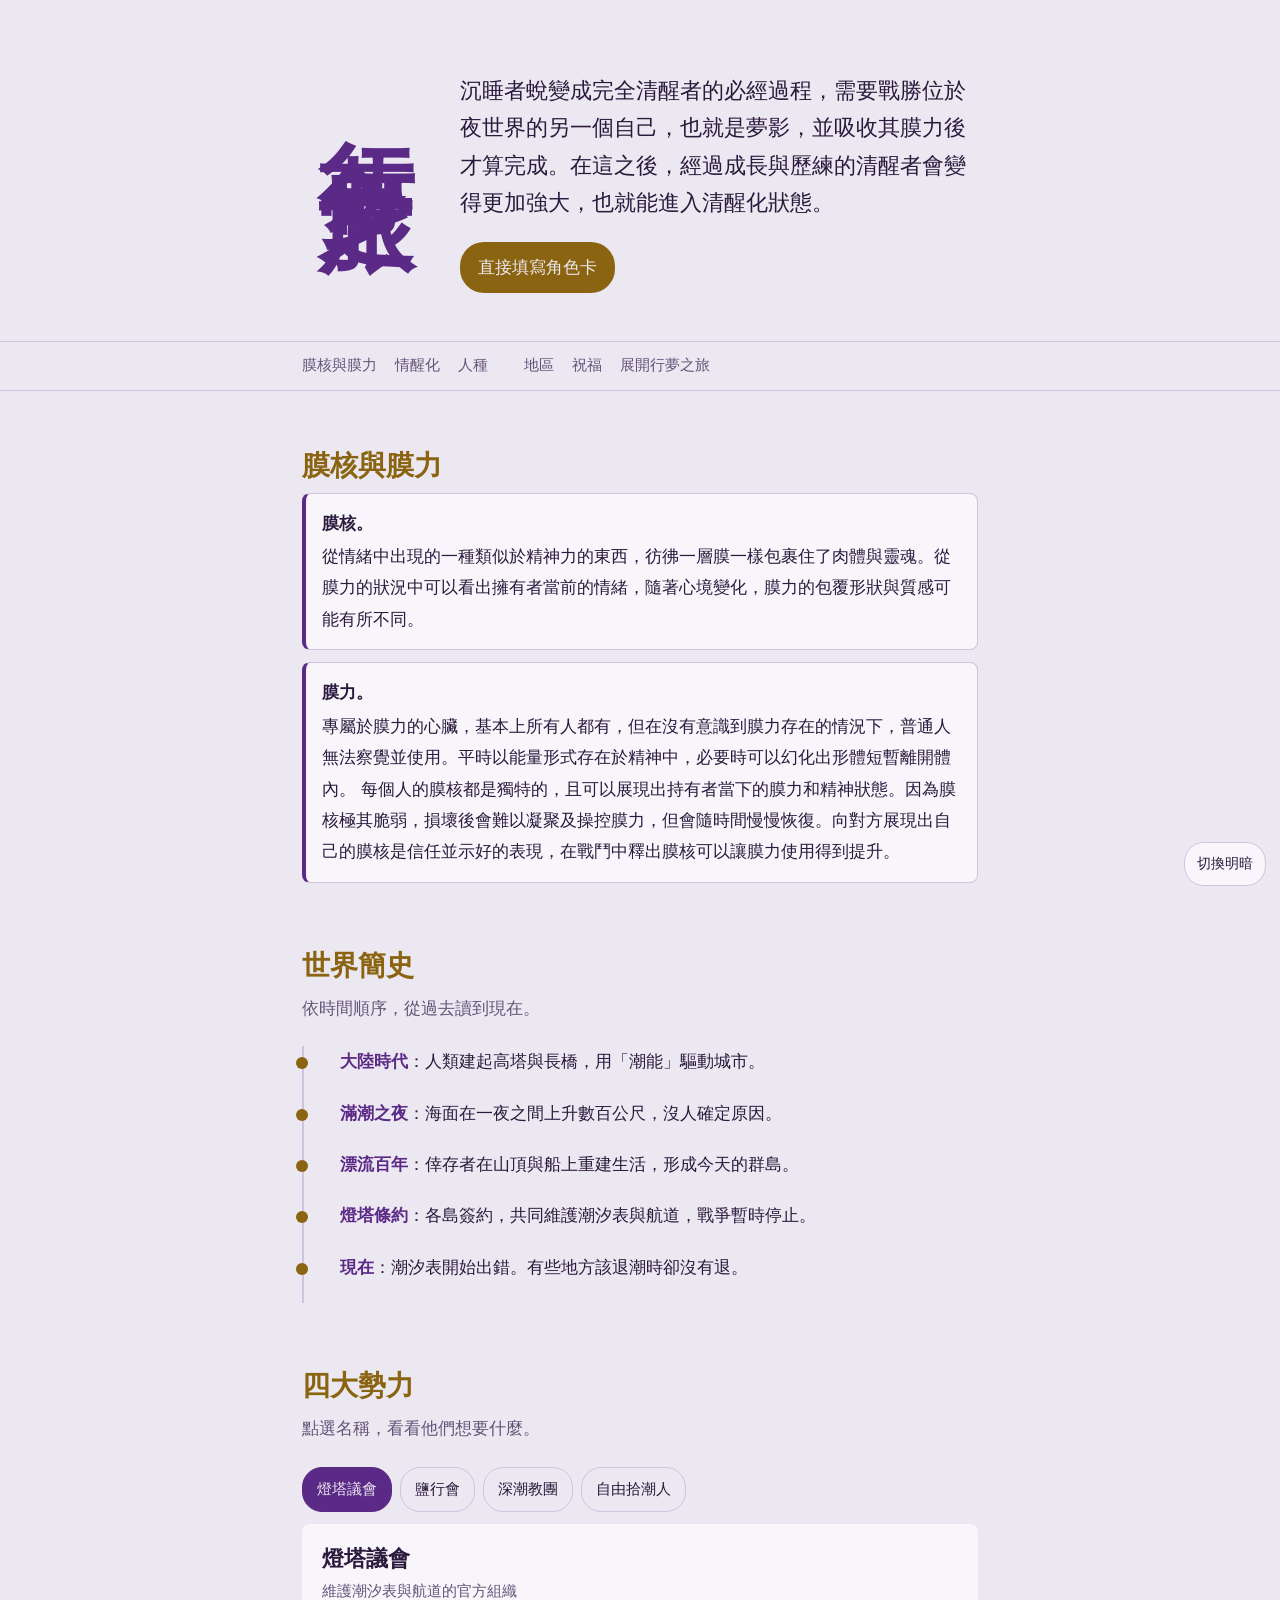
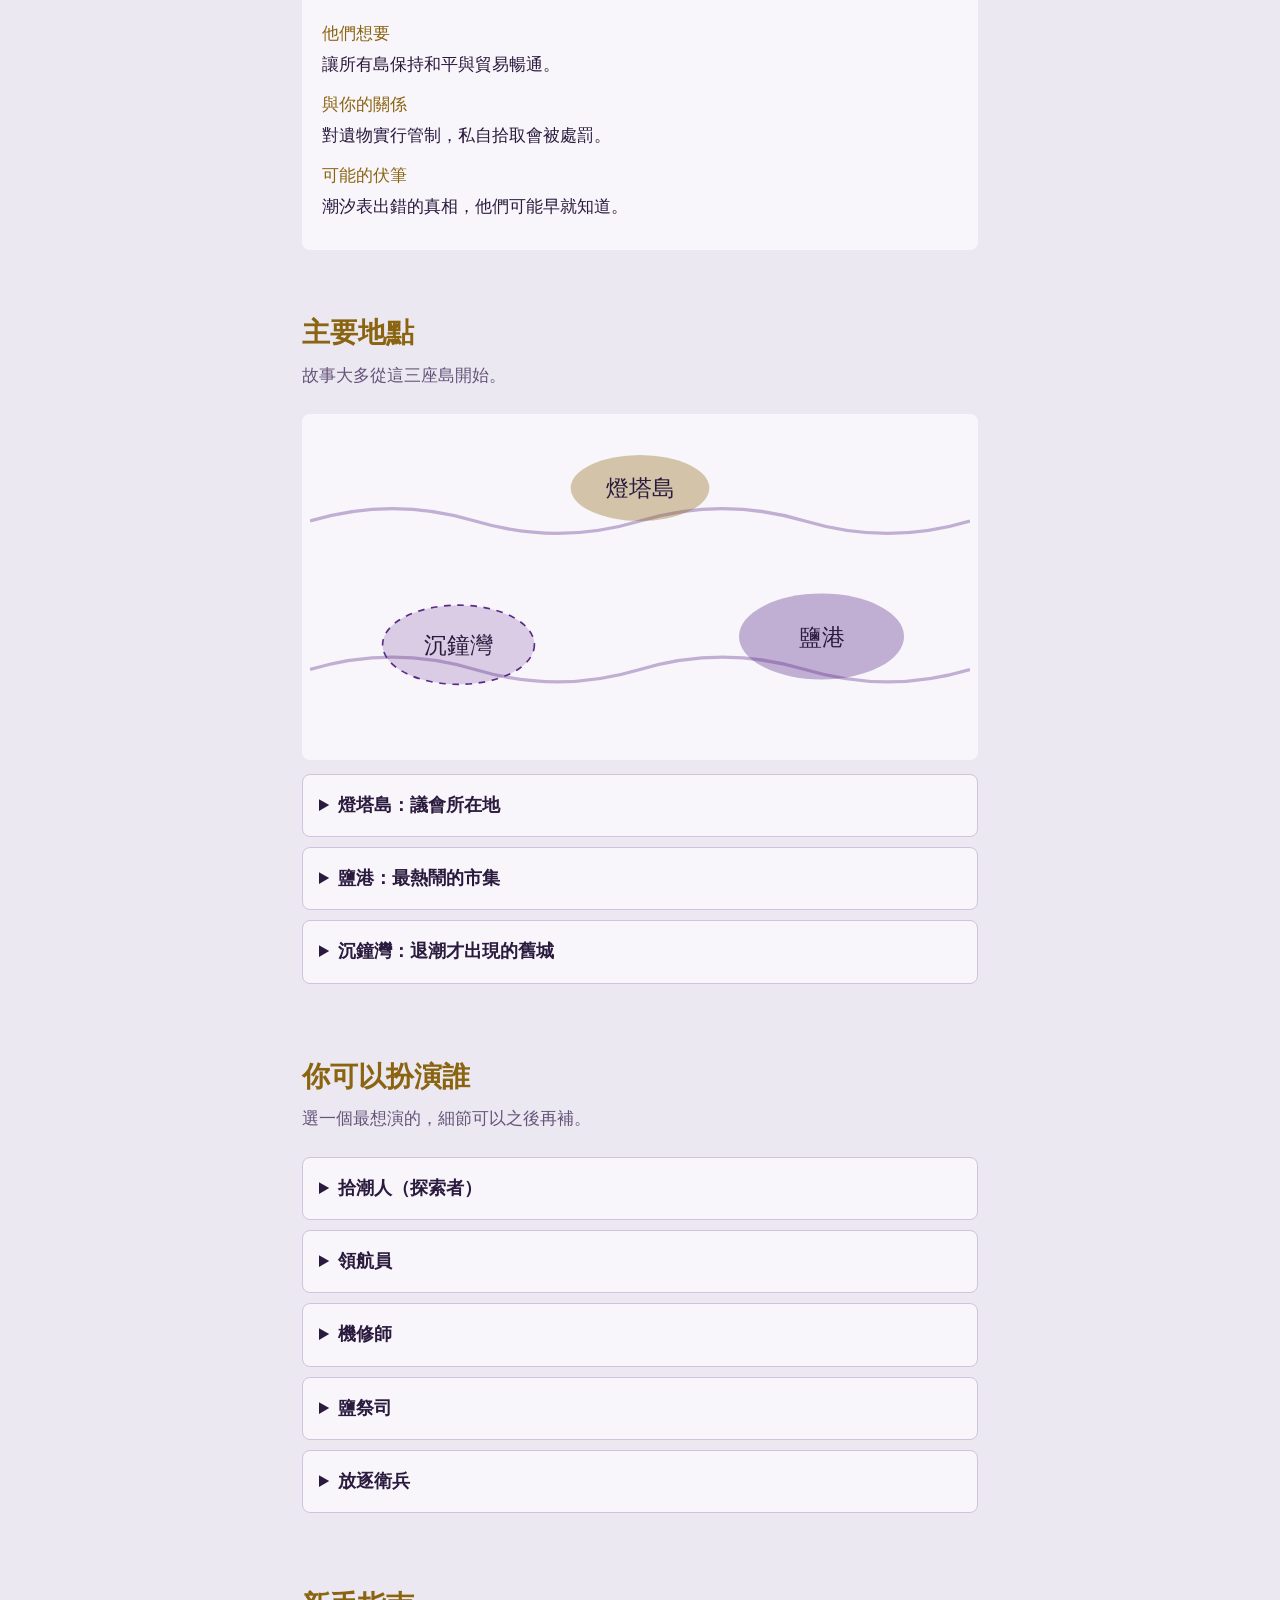
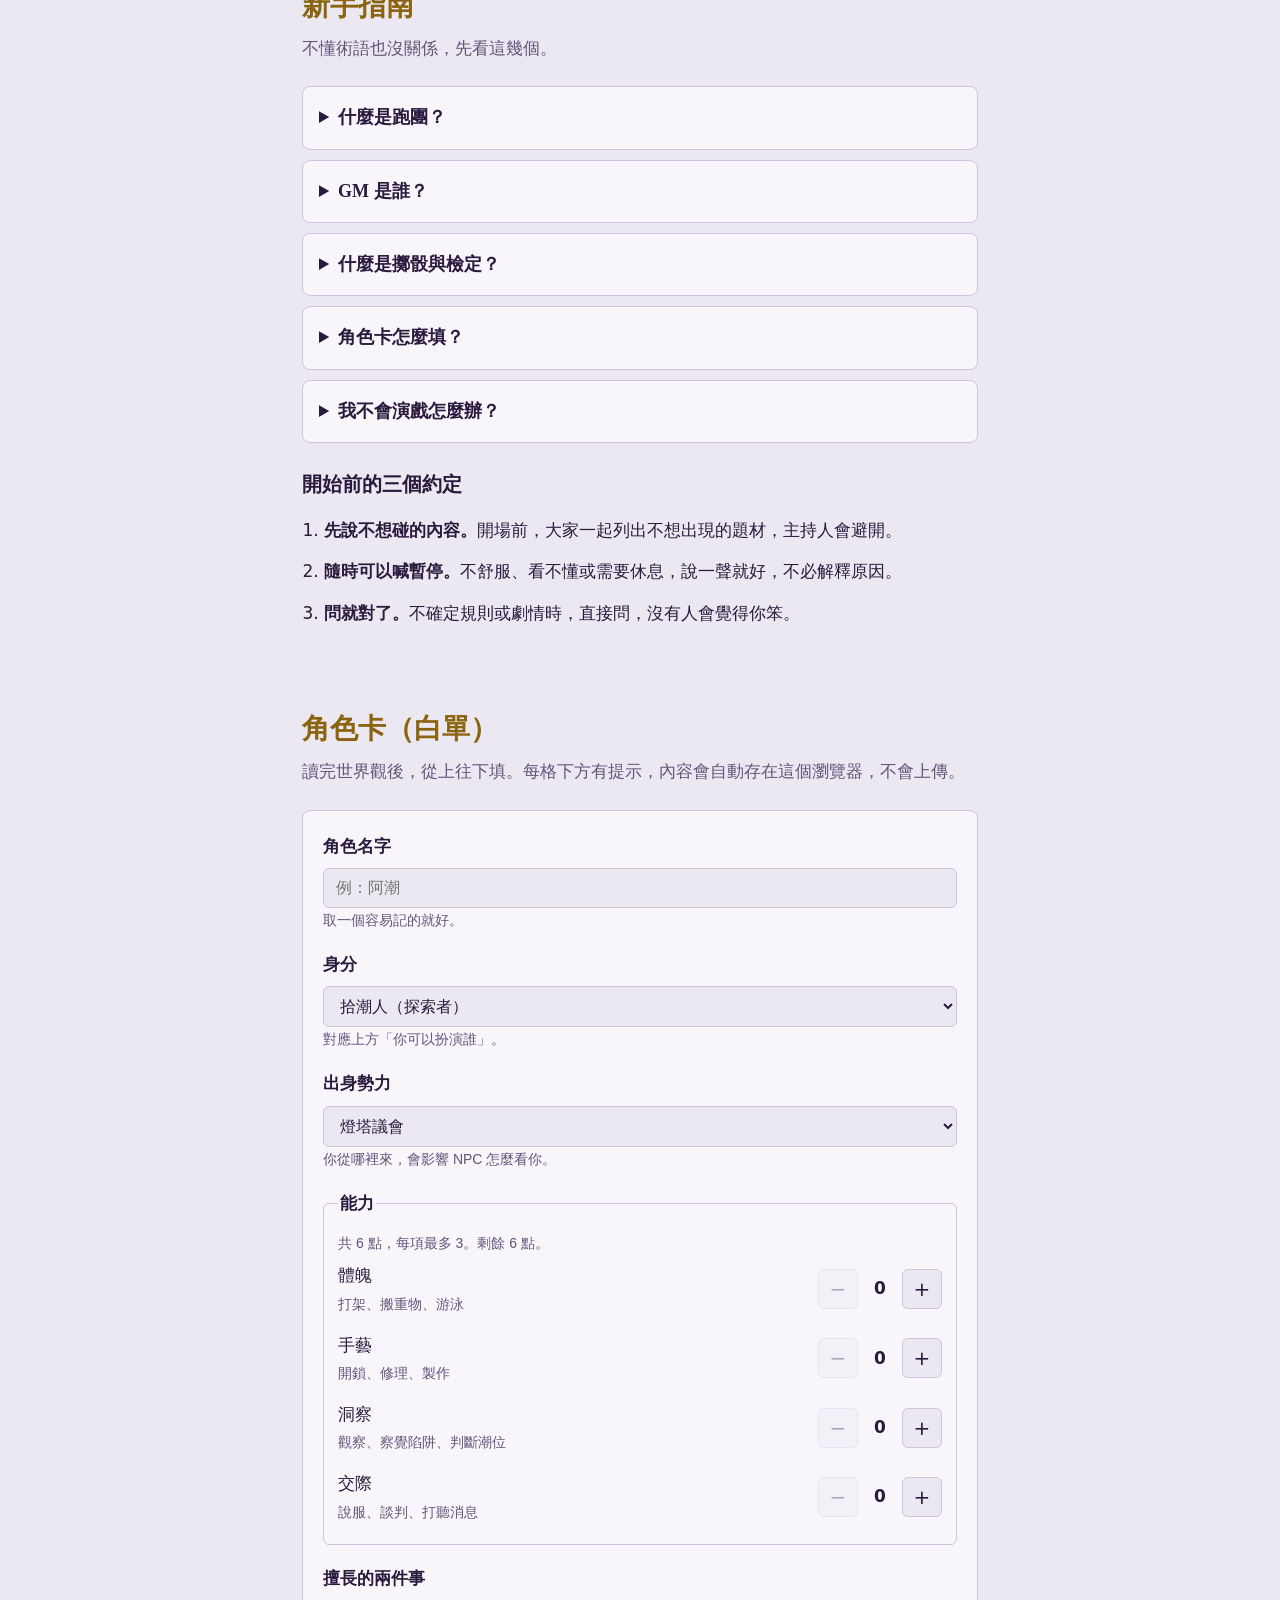
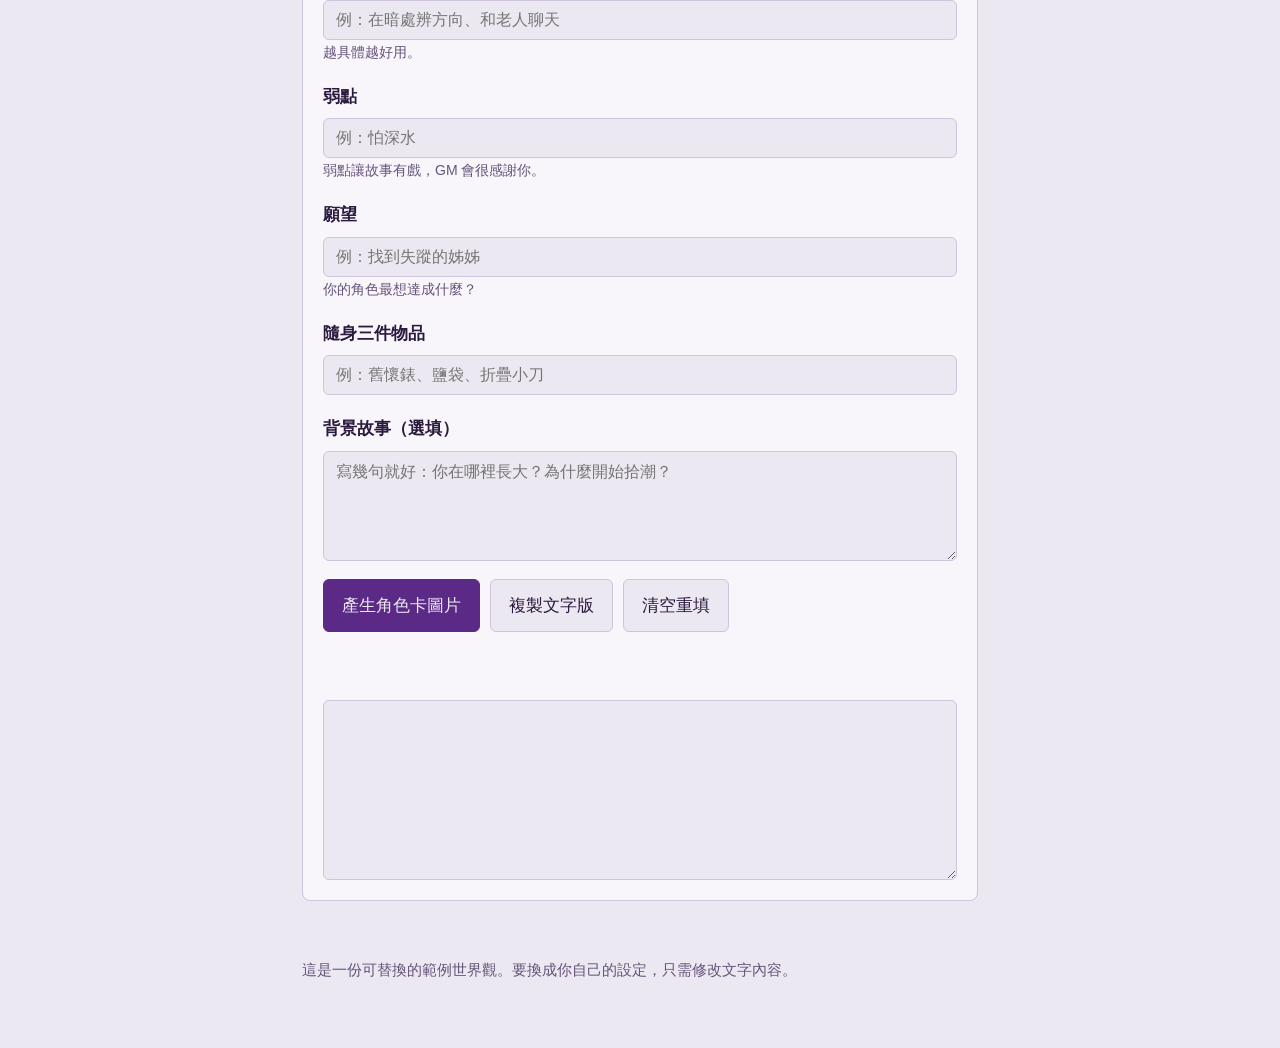
==== index.html @ ccfbe701 "Update index.html" ====
<!DOCTYPE html>
<head>
<meta charset="utf-8">
<meta name="viewport" content="width=device-width, initial-scale=1, viewport-fit=cover">
<title>行夢之旅｜旅途導引</title>
<style>
:root{--bg:#ece8f1;--panel:#f8f5fb;--ink:#2a1a3d;--mute:#64547a;--sea:#5b2a86;--brass:#8a6410;--line:#cfc3dd;
box-sizing:border-box;padding-top:env(safe-area-inset-top,0px);padding-bottom:env(safe-area-inset-bottom,0px)}
@media (prefers-color-scheme:dark){:root:not([data-theme="light"]){--bg:#1a1027;--panel:#26183a;--ink:#ece3f5;--mute:#b3a2c8;--sea:#b08ae0;--brass:#e2b44a;--line:#3f2c5c}}
:root[data-theme="dark"]{--bg:#1a1027;--panel:#26183a;--ink:#ece3f5;--mute:#b3a2c8;--sea:#b08ae0;--brass:#e2b44a;--line:#3f2c5c}
html{scroll-padding-top:env(safe-area-inset-top,0px);scroll-behavior:smooth}
*,*::before,*::after{box-sizing:border-box}
body{margin:0;background:var(--bg);color:var(--ink);font:17px/1.85 "Noto Sans TC",system-ui,sans-serif}
h1,h2,h3{font-family:"Noto Serif TC",serif;line-height:1.35;margin:0}
a{color:var(--sea)}
:focus-visible{outline:3px solid var(--brass);outline-offset:2px}
#tide{position:fixed;left:0;bottom:0;width:6px;height:0;background:var(--sea);z-index:5;transition:height .2s}
.wrap{max-width:720px;margin:0 auto;padding:0 22px}
nav{position:sticky;top:env(safe-area-inset-top,0px);background:var(--bg);border-bottom:1px solid var(--line);z-index:4}
nav .wrap{display:flex;gap:18px;overflow-x:auto;padding-top:10px;padding-bottom:10px;white-space:nowrap;font-size:15px}
nav a{text-decoration:none;color:var(--mute)}
nav a:hover{color:var(--brass)}
header{padding:64px 0 48px;border-bottom:1px solid var(--line)}
header .wrap{display:flex;gap:28px;align-items:flex-start}
h1{writing-mode:vertical-rl;font-size:clamp(56px,16vw,96px);font-weight:900;letter-spacing:.12em;color:var(--sea);flex:none}
.lead{padding-top:8px}
.lead p{margin:0 0 14px}
.lead .big{font-family:"Noto Serif TC",serif;font-size:22px;line-height:1.7}
.tag{color:var(--mute);font-size:15px}
section{padding:56px 0 8px}
h2{font-size:28px;margin-bottom:8px;color:var(--brass)}
.sub{color:var(--mute);margin:0 0 22px}
.facts{display:grid;gap:12px}
.facts div{background:var(--panel);border-left:4px solid var(--sea);padding:12px 16px;border-radius:0 6px 6px 0}
.facts b{font-family:"Noto Serif TC",serif}
:root{--panel:#f8f5fb;--sea:#5b2a86;--ink:#2a1a3d;--line:#cfc3dd}

.facts{display:grid;gap:12px}
.facts div{
  background:var(--panel);
  border:1px solid var(--line);
  border-left:4px solid var(--sea);
  padding:14px 16px;
  border-radius:8px;
}
.facts b{display:block;margin-bottom:2px}
ol.time{list-style:none;margin:0;padding:0 0 0 18px;border-left:2px solid var(--line)}
ol.time li{position:relative;padding:0 0 20px 18px}
ol.time li::before{content:"";position:absolute;left:-26px;top:11px;width:12px;height:12px;border-radius:50%;background:var(--brass)}
ol.time b{font-family:"Noto Serif TC",serif;color:var(--sea)}
.tabs{display:flex;gap:8px;flex-wrap:wrap;margin-bottom:12px}
.tabs button{font:inherit;font-size:15px;padding:8px 14px;border:1px solid var(--line);background:transparent;color:var(--ink);border-radius:20px;cursor:pointer}
.tabs button[aria-selected="true"]{background:var(--sea);border-color:var(--sea);color:var(--bg)}
.card{background:var(--panel);padding:20px;border-radius:8px;min-height:220px}
.card h3{font-size:22px;margin-bottom:4px}
.card .meta{color:var(--mute);font-size:15px;margin:0 0 10px}
.card dl{margin:12px 0 0}.card dt{font-weight:500;color:var(--brass)}.card dd{margin:0 0 8px}
details{background:var(--panel);border:1px solid var(--line);border-radius:8px;margin-bottom:10px;padding:2px 16px}
summary{cursor:pointer;padding:12px 0;font-family:"Noto Serif TC",serif;font-weight:600;font-size:18px}
details p{margin:0 0 14px}
.map{background:var(--panel);border-radius:8px;padding:8px;margin-bottom:14px}
.map svg{width:100%;height:auto;display:block}
.map text{fill:var(--ink);font:14px "Noto Sans TC",sans-serif}
.rules{padding-left:22px}.rules li{margin-bottom:10px}
footer{padding:48px 0 64px;color:var(--mute);font-size:15px}
#theme{position:fixed;right:14px;bottom:calc(14px + env(safe-area-inset-bottom,0px));z-index:6;font:inherit;font-size:14px;padding:8px 12px;border-radius:20px;border:1px solid var(--line);background:var(--panel);color:var(--ink);cursor:pointer}
.cta{display:inline-block;margin-top:6px;padding:10px 18px;background:var(--brass);color:var(--bg);border-radius:24px;text-decoration:none;font-weight:500}
.sheet{background:var(--panel);border:1px solid var(--line);border-radius:8px;padding:20px;display:grid;gap:18px}
.sheet label,.sheet legend{display:block;font-family:"Noto Serif TC",serif;font-weight:600}
.sheet small{display:block;font:14px/1.5 "Noto Sans TC",sans-serif;color:var(--mute);margin-top:2px}
.sheet input,.sheet select,.sheet textarea{display:block;width:100%;margin-top:6px;padding:10px 12px;font:16px "Noto Sans TC",sans-serif;color:var(--ink);background:var(--bg);border:1px solid var(--line);border-radius:6px}
.sheet textarea{min-height:110px;resize:vertical}
.sheet fieldset{border:1px solid var(--line);border-radius:6px;margin:0;padding:12px 14px}
.stat{display:flex;align-items:center;gap:10px;padding:6px 0}
.stat span.n{flex:1;font-family:"Noto Sans TC",sans-serif;font-weight:400}
.stat span.n em{display:block;font-style:normal;font-size:14px;color:var(--mute)}
.stat button,.btns button{font:inherit;cursor:pointer;border:1px solid var(--line);background:var(--bg);color:var(--ink);border-radius:6px}
.stat button{width:40px;height:40px;font-size:20px}
.stat button:disabled{opacity:.35;cursor:default}
.stat output{width:24px;text-align:center;font-weight:600}
.btns{display:flex;gap:10px;flex-wrap:wrap}
.btns button{padding:10px 18px}
.btns .go{background:var(--sea);border-color:var(--sea);color:var(--bg)}
#msg{margin:0;color:var(--sea);min-height:1.5em}
#out{min-height:180px}
@media (prefers-reduced-motion:reduce){html{scroll-behavior:auto}#tide{transition:none}}
</style>
</head>
<body>
<div id="tide" aria-hidden="true"></div>
<button id="theme" type="button">切換明暗</button>

<header>
<div class="wrap">
<h1>行夢之旅</h1>
<div class="lead">
<p class="big"> 沉睡者蛻變成完全清醒者的必經過程，需要戰勝位於夜世界的另一個自己，也就是夢影，並吸收其膜力後才算完成。在這之後，經過成長與歷練的清醒者會變得更加強大，也就能進入清醒化狀態。</p>
<a class="cta" href="#sheet">直接填寫角色卡</a>
</div>
</div>
</header>

<nav aria-label="認識行夢之旅"><div class="wrap">
<a href="#quick">膜核與膜力</a><a href="#history">情醒化</a><a href="#factions">人種</a><a href="#places"世界</a><a href="#roles">地區</a><a href="#newbie">祝福</a><a href="#sheet">展開行夢之旅</a>
</div></nav>

<main class="wrap">

<section id="quick">
<h2>膜核與膜力</h2>
<div class="facts">
<div><b>膜核。</b>從情緒中出現的一種類似於精神力的東西，彷彿一層膜一樣包裹住了肉體與靈魂。從膜力的狀況中可以看出擁有者當前的情緒，隨著心境變化，膜力的包覆形狀與質感可能有所不同。</div>
<div><b>膜力。</b>專屬於膜力的心臟，基本上所有人都有，但在沒有意識到膜力存在的情況下，普通人無法察覺並使用。平時以能量形式存在於精神中，必要時可以幻化出形體短暫離開體內。
  每個人的膜核都是獨特的，且可以展現出持有者當下的膜力和精神狀態。因為膜核極其脆弱，損壞後會難以凝聚及操控膜力，但會隨時間慢慢恢復。向對方展現出自己的膜核是信任並示好的表現，在戰鬥中釋出膜核可以讓膜力使用得到提升。</div>
</div>
</section>

<section id="history">
<h2>世界簡史</h2>
<p class="sub">依時間順序，從過去讀到現在。</p>
<ol class="time">
<li><b>大陸時代</b>：人類建起高塔與長橋，用「潮能」驅動城市。</li>
<li><b>滿潮之夜</b>：海面在一夜之間上升數百公尺，沒人確定原因。</li>
<li><b>漂流百年</b>：倖存者在山頂與船上重建生活，形成今天的群島。</li>
<li><b>燈塔條約</b>：各島簽約，共同維護潮汐表與航道，戰爭暫時停止。</li>
<li><b>現在</b>：潮汐表開始出錯。有些地方該退潮時卻沒有退。</li>
</ol>
</section>

<section id="factions">
<h2>四大勢力</h2>
<p class="sub">點選名稱，看看他們想要什麼。</p>
<div class="tabs" role="tablist" id="ftabs"></div>
<div class="card" id="fcard" role="tabpanel" aria-live="polite"></div>
</section>

<section id="places">
<h2>主要地點</h2>
<p class="sub">故事大多從這三座島開始。</p>
<div class="map">
<svg viewBox="0 0 400 200" role="img" aria-label="群島示意圖：北方燈塔島、東南鹽港、西南沉鐘灣">
<rect width="400" height="200" fill="none"/>
<path d="M0 60 Q50 45 100 60 T200 60 T300 60 T400 60" fill="none" stroke="var(--sea)" stroke-opacity=".35" stroke-width="2"/>
<path d="M0 150 Q50 135 100 150 T200 150 T300 150 T400 150" fill="none" stroke="var(--sea)" stroke-opacity=".35" stroke-width="2"/>
<ellipse cx="200" cy="40" rx="42" ry="20" fill="var(--brass)" fill-opacity=".35"/><text x="200" y="45" text-anchor="middle">燈塔島</text>
<ellipse cx="310" cy="130" rx="50" ry="26" fill="var(--sea)" fill-opacity=".35"/><text x="310" y="135" text-anchor="middle">鹽港</text>
<ellipse cx="90" cy="135" rx="46" ry="24" fill="var(--sea)" fill-opacity=".2" stroke="var(--sea)" stroke-dasharray="4 4"/><text x="90" y="140" text-anchor="middle">沉鐘灣</text>
</svg>
</div>
<details><summary>燈塔島：議會所在地</summary><p>整座島圍著一座會發光的塔建成。這裡發布每日潮汐表，也是任務的接案處。治安好、規矩多，帶武器進城要登記。</p></details>
<details><summary>鹽港：最熱鬧的市集</summary><p>船隻、商人、走私客都在這裡。想買裝備、找情報、認識同伴，先來這裡。夜裡的碼頭不要單獨行動。</p></details>
<details><summary>沉鐘灣：退潮才出現的舊城</summary><p>舊世界的城區，只在大退潮時露出水面。街上還有鐘聲，但沒人知道是誰在敲。多數冒險從這裡開始。</p></details>
</section>

<section id="roles">
<h2>你可以扮演誰</h2>
<p class="sub">選一個最想演的，細節可以之後再補。</p>
<details><summary>拾潮人（探索者）</summary><p>擅長潛入舊城、開鎖、辨認遺物。隊伍裡最常見的角色。</p></details>
<details><summary>領航員</summary><p>看得懂潮汐表，也懂星象。負責讓隊伍在對的時間進、對的時間出。</p></details>
<details><summary>機修師</summary><p>能修復舊世界的機械，也能在戰鬥中操作重型裝置。</p></details>
<details><summary>鹽祭司</summary><p>與深潮溝通的人。能安撫海中的東西，但代價由你自己承擔。</p></details>
<details><summary>放逐衛兵</summary><p>曾經的議會守衛，因為某件事被除名。擅長保護同伴。</p></details>
</section>

<section id="newbie">
<h2>新手指南</h2>
<p class="sub">不懂術語也沒關係，先看這幾個。</p>
<details><summary>什麼是跑團？</summary><p>一群人一起說一個故事。一位主持人（GM）描述世界，其他人各自扮演一個角色，說出角色想做什麼。不確定成不成功時，就擲骰子決定。</p></details>
<details><summary>GM 是誰？</summary><p>遊戲主持人。負責描述場景、扮演路人（NPC）、裁定結果。GM 不是對手，而是幫大家把故事說好的人。</p></details>
<details><summary>什麼是擲骰與檢定？</summary><p>當你的角色做有風險的事（例如撬開生鏽的門），GM 會請你擲骰。點數加上你的能力，達到目標就成功。失敗通常會讓故事往有趣的方向轉，而不是卡住。</p></details>
<details><summary>角色卡怎麼填？</summary><p>寫下名字、身分、幾項擅長的事、一個弱點和一個想達成的願望。有這五項就夠開場，其餘可以邊玩邊補。</p></details>
<details><summary>我不會演戲怎麼辦？</summary><p>不用演。用「我的角色會……」開頭說明想做什麼就好。用第三人稱一樣完全可以。</p></details>

<h3 style="margin:28px 0 10px;font-size:20px">開始前的三個約定</h3>
<ol class="rules">
<li><b>先說不想碰的內容。</b>開場前，大家一起列出不想出現的題材，主持人會避開。</li>
<li><b>隨時可以喊暫停。</b>不舒服、看不懂或需要休息，說一聲就好，不必解釋原因。</li>
<li><b>問就對了。</b>不確定規則或劇情時，直接問，沒有人會覺得你笨。</li>
</ol>
</section>

<section id="sheet">
<h2>角色卡（白單）</h2>
<p class="sub">讀完世界觀後，從上往下填。每格下方有提示，內容會自動存在這個瀏覽器，不會上傳。</p>
<div class="sheet">
<label>角色名字<input data-f="name" placeholder="例：阿潮" autocomplete="off"><small>取一個容易記的就好。</small></label>
<label>身分<select data-f="role" id="fRole"></select><small>對應上方「你可以扮演誰」。</small></label>
<label>出身勢力<select data-f="fac" id="fFac"></select><small>你從哪裡來，會影響 NPC 怎麼看你。</small></label>
<fieldset><legend>能力</legend><small id="left"></small><div id="stats"></div></fieldset>
<label>擅長的兩件事<input data-f="skills" placeholder="例：在暗處辨方向、和老人聊天" autocomplete="off"><small>越具體越好用。</small></label>
<label>弱點<input data-f="weak" placeholder="例：怕深水" autocomplete="off"><small>弱點讓故事有戲，GM 會很感謝你。</small></label>
<label>願望<input data-f="wish" placeholder="例：找到失蹤的姊姊" autocomplete="off"><small>你的角色最想達成什麼？</small></label>
<label>隨身三件物品<input data-f="items" placeholder="例：舊懷錶、鹽袋、折疊小刀" autocomplete="off"></label>
<label>背景故事（選填）<textarea data-f="story" placeholder="寫幾句就好：你在哪裡長大？為什麼開始拾潮？"></textarea></label>
<div class="btns"><button type="button" class="go" id="mkimg">產生角色卡圖片</button><button type="button" id="copy">複製文字版</button><button type="button" id="clear">清空重填</button></div>
<p id="msg" role="status"></p>
<textarea id="out" readonly hidden aria-label="角色卡文字"></textarea>
<div id="imgbox" hidden>
<img id="cardimg" alt="完整的角色卡圖片" style="width:100%;height:auto;border-radius:8px;display:block">
<div class="btns" style="margin-top:12px"><button type="button" class="go" id="dl" hidden>下載圖片</button></div>
<small>手機也可以長按圖片，選擇儲存到相簿。</small>
</div>
</div>
</section>

</main>

<footer><div class="wrap">這是一份可替換的範例世界觀。要換成你自己的設定，只需修改文字內容。</div></footer>

<script>
var F=[
{n:"燈塔議會",m:"維護潮汐表與航道的官方組織",g:"讓所有島保持和平與貿易暢通。",w:"對遺物實行管制，私自拾取會被處罰。",h:"潮汐表出錯的真相，他們可能早就知道。"},
{n:"鹽行會",m:"控制貿易與港口的商人聯盟",g:"賺錢，並壟斷遺物交易。",w:"出價高，也不問來源，但翻臉很快。",h:"想要一份沒有議會審查的潮汐表。"},
{n:"深潮教團",m:"崇拜海中意志的信徒",g:"讓大海永遠不再退去。",w:"他們相信滿潮之夜是一種恩典。",h:"你的隊伍裡，也許有人已經受洗。"},
{n:"自由拾潮人",m:"沒有旗幟的獨立探索者",g:"活下去，順便發點財。",w:"互相分享潮位與陷阱情報。",h:"角色多半從這裡出身，你也是。"}];
var tabs=document.getElementById("ftabs"),card=document.getElementById("fcard");
function show(i){
var f=F[i];
card.innerHTML="<h3></h3><p class='meta'></p><dl><dt>他們想要</dt><dd></dd><dt>與你的關係</dt><dd></dd><dt>可能的伏筆</dt><dd></dd></dl>";
card.querySelector("h3").textContent=f.n;
card.querySelector(".meta").textContent=f.m;
var d=card.querySelectorAll("dd");d[0].textContent=f.g;d[1].textContent=f.w;d[2].textContent=f.h;
[].forEach.call(tabs.children,function(b,j){b.setAttribute("aria-selected",j===i)});
}
F.forEach(function(f,i){var b=document.createElement("button");b.type="button";b.setAttribute("role","tab");b.textContent=f.n;b.onclick=function(){show(i)};tabs.appendChild(b)});
show(0);
var tide=document.getElementById("tide");
function upd(){var h=document.documentElement.scrollHeight-innerHeight;tide.style.height=(h>0?scrollY/h*100:0)+"%"}
addEventListener("scroll",upd,{passive:true});upd();
var ROLES=["拾潮人（探索者）","領航員","機修師","鹽祭司","放逐衛兵"];
var ST=[["體魄","打架、搬重物、游泳"],["手藝","開鎖、修理、製作"],["洞察","觀察、察覺陷阱、判斷潮位"],["交際","說服、談判、打聽消息"]];
var val={體魄:0,手藝:0,洞察:0,交際:0},KEY="tide-sheet";
function opts(id,arr){var s=document.getElementById(id);arr.forEach(function(t){var o=document.createElement("option");o.textContent=t;s.appendChild(o)})}
opts("fRole",ROLES);opts("fFac",F.map(function(f){return f.n}));
var sEl=document.getElementById("stats"),lEl=document.getElementById("left");
function pts(){return 6-ST.reduce(function(a,s){return a+val[s[0]]},0)}
function drawStats(){
sEl.innerHTML="";
ST.forEach(function(s){
var r=document.createElement("div");r.className="stat";
var n=document.createElement("span");n.className="n";n.textContent=s[0];
var em=document.createElement("em");em.textContent=s[1];n.appendChild(em);
var m=document.createElement("button");m.type="button";m.textContent="−";m.setAttribute("aria-label",s[0]+" 減 1");m.disabled=val[s[0]]<=0;
var o=document.createElement("output");o.textContent=val[s[0]];
var p=document.createElement("button");p.type="button";p.textContent="+";p.setAttribute("aria-label",s[0]+" 加 1");p.disabled=val[s[0]]>=3||pts()<=0;
m.onclick=function(){val[s[0]]--;drawStats();save()};
p.onclick=function(){val[s[0]]++;drawStats();save()};
r.appendChild(n);r.appendChild(m);r.appendChild(o);r.appendChild(p);sEl.appendChild(r);
});
lEl.textContent="共 6 點，每項最多 3。剩餘 "+pts()+" 點。";
}
var fields=document.querySelectorAll("[data-f]");
function collect(){var d={stats:val};[].forEach.call(fields,function(e){d[e.dataset.f]=e.value});return d}
function save(){try{localStorage.setItem(KEY,JSON.stringify(collect()))}catch(e){}}
function load(){try{var d=JSON.parse(localStorage.getItem(KEY)||"null");if(!d)return;
[].forEach.call(fields,function(e){if(d[e.dataset.f]!=null)e.value=d[e.dataset.f]});
if(d.stats)ST.forEach(function(s){val[s[0]]=Math.min(3,+d.stats[s[0]]||0)});
}catch(e){}}
[].forEach.call(fields,function(e){e.addEventListener("input",save)});
load();drawStats();
var msg=document.getElementById("msg"),out=document.getElementById("out");
document.getElementById("copy").onclick=function(){
var d=collect(),t="【角色卡】\n名字："+(d.name||"（未填）")+"\n身分："+d.role+"\n出身勢力："+d.fac+"\n能力："+ST.map(function(s){return s[0]+" "+val[s[0]]}).join("　")+"\n擅長："+d.skills+"\n弱點："+d.weak+"\n願望："+d.wish+"\n隨身物品："+d.items+"\n背景："+d.story;
out.value=t;out.hidden=false;
function ok(){msg.textContent="已複製，可以貼給 GM。"}
function no(){out.select();msg.textContent="請長按下方文字手動複製。"}
try{navigator.clipboard.writeText(t).then(ok,no)}catch(e){no()}
};
document.getElementById("clear").onclick=function(){
if(!confirm("確定要清空所有欄位嗎？"))return;
[].forEach.call(fields,function(e){e.value=e.tagName==="SELECT"?e.options[0].value:""});
ST.forEach(function(s){val[s[0]]=0});out.hidden=true;msg.textContent="已清空。";drawStats();save();
};
var SERIF='"Noto Serif TC","Songti TC","PMingLiU",serif',SANS='"Noto Sans TC","PingFang TC","Microsoft JhengHei",sans-serif';
var GOLD="#e2b44a",lastCanvas=null,dl=null,dlBtn=document.getElementById("dl");
function wrapT(ctx,text,maxW){var lines=[];text.split("\n").forEach(function(par){var line="";Array.from(par).forEach(function(ch){var t=line+ch;if(ctx.measureText(t).width>maxW&&line){lines.push(line);line=ch}else line=t});lines.push(line)});return lines}
function render(ctx,d){
var W=1080,P=84,IW=W-2*P,y=130;
ctx.textBaseline="alphabetic";ctx.textAlign="left";
ctx.fillStyle=GOLD;ctx.font="600 30px "+SERIF;ctx.fillText("潮汐群島　拾潮人角色卡",P,y);
y+=120;
var nm=d.name||"（未命名）",size=104;
do{size-=4;ctx.font="900 "+size+"px "+SERIF}while(ctx.measureText(nm).width>IW&&size>40);
ctx.fillStyle="#f3ebfb";ctx.fillText(nm,P,y);
y+=64;ctx.fillStyle="#b08ae0";ctx.font="500 38px "+SANS;ctx.fillText(d.role+"　／　"+d.fac,P,y);
y+=44;ctx.fillStyle=GOLD;ctx.fillRect(P,y,IW,3);
y+=76;
ST.forEach(function(s,i){
var cx=P+(i%2)*(IW/2),cy=y+Math.floor(i/2)*92;
ctx.fillStyle="#ece3f5";ctx.font="500 38px "+SANS;ctx.fillText(s[0],cx,cy);
for(var k=0;k<3;k++){ctx.beginPath();ctx.arc(cx+190+k*48,cy-12,16,0,7);if(k<val[s[0]]){ctx.fillStyle=GOLD;ctx.fill()}ctx.strokeStyle=GOLD;ctx.lineWidth=3;ctx.stroke()}
});
y+=92+64;
[["擅長",d.skills],["弱點",d.weak],["願望",d.wish],["隨身物品",d.items],["背景故事",d.story]].forEach(function(sec){
ctx.font="400 32px "+SANS;
var lines=wrapT(ctx,(sec[1]||"").trim()||"（未填）",IW-64),h=lines.length*50+98;
ctx.fillStyle="rgba(255,255,255,.07)";ctx.fillRect(P,y,IW,h);
ctx.fillStyle=GOLD;ctx.fillRect(P,y,6,h);
ctx.font="600 28px "+SERIF;ctx.fillText(sec[0],P+32,y+56);
ctx.fillStyle="#ece3f5";ctx.font="400 32px "+SANS;
lines.forEach(function(l,i){ctx.fillText(l,P+32,y+112+i*50)});
y+=h+24;
});
ctx.fillStyle="#8b78a3";ctx.font="400 24px "+SANS;ctx.fillText("潮汐群島　世界觀導覽",P,y+34);
return y+34;
}
async function makeImage(){
var d=collect(),txt="潮汐群島拾潮人角色卡體魄手藝洞察交際擅長弱點願望隨身物品背景故事（未填）（未命名）／　"+Object.keys(d).map(function(k){return typeof d[k]==="string"?d[k]:""}).join("");
try{await Promise.all([document.fonts.load('900 60px "Noto Serif TC"',txt),document.fonts.load('600 30px "Noto Serif TC"',txt),document.fonts.load('400 30px "Noto Sans TC"',txt),document.fonts.load('500 30px "Noto Sans TC"',txt)])}catch(e){}
var W=1080,c=document.createElement("canvas");c.width=W;c.height=2400;
var end=render(c.getContext("2d"),d),H=Math.max(1500,end+96);
c.height=H;var ctx=c.getContext("2d");
var g=ctx.createLinearGradient(0,0,0,H);g.addColorStop(0,"#2c1848");g.addColorStop(1,"#150c22");
ctx.fillStyle=g;ctx.fillRect(0,0,W,H);
ctx.strokeStyle=GOLD;ctx.lineWidth=4;ctx.strokeRect(28,28,W-56,H-56);
ctx.globalAlpha=.5;ctx.lineWidth=1.5;ctx.strokeRect(44,44,W-88,H-88);ctx.globalAlpha=1;
render(ctx,d);
lastCanvas=c;
document.getElementById("cardimg").src=c.toDataURL("image/png");
document.getElementById("imgbox").hidden=false;
dlBtn.hidden=!dl;
document.getElementById("imgbox").scrollIntoView({behavior:"smooth",block:"nearest"});
}
document.getElementById("mkimg").onclick=function(){msg.textContent="正在產生圖片…";makeImage().then(function(){msg.textContent="角色卡圖片完成。"},function(){msg.textContent="產生失敗，請再試一次。"})};
try{if(window.claude&&claude.use)claude.use("downloads").then(function(x){dl=x;if(x&&lastCanvas)dlBtn.hidden=false},function(){})}catch(e){}
dlBtn.onclick=function(){
if(!dl||!lastCanvas)return;
lastCanvas.toBlob(function(b){
var n=((collect().name||"角色卡")+"").replace(/[\\\/:*?"<>|]/g,"").slice(0,40)||"角色卡";
dl.save({filename:n+".png",data:b}).then(function(){msg.textContent="已儲存。"},function(e){msg.textContent=(e&&e.code==="declined")?"已取消儲存。":"無法下載，請長按圖片儲存。"});
},"image/png");
};
document.getElementById("theme").onclick=function(){
var r=document.documentElement,cur=r.getAttribute("data-theme");
var dark=cur?cur==="dark":matchMedia("(prefers-color-scheme:dark)").matches;
r.setAttribute("data-theme",dark?"light":"dark");
};
</script>
</body>
</html>
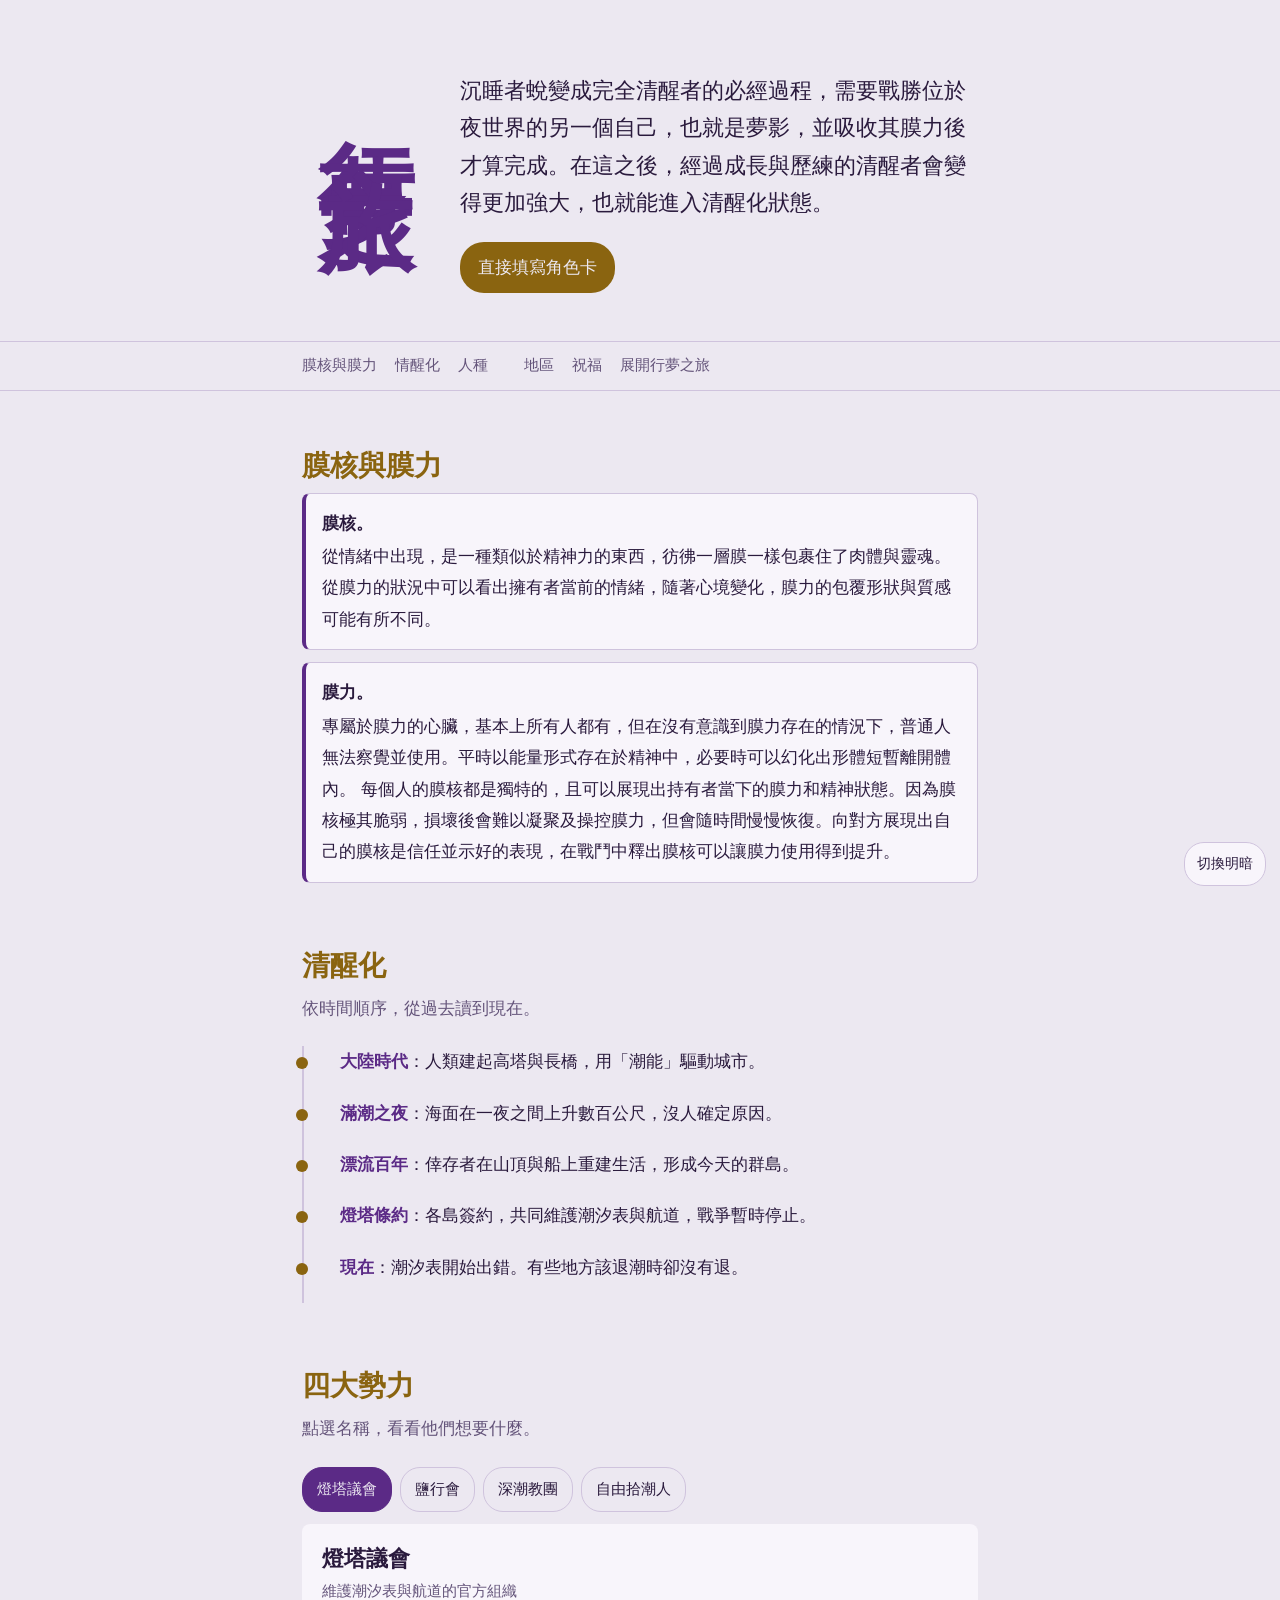
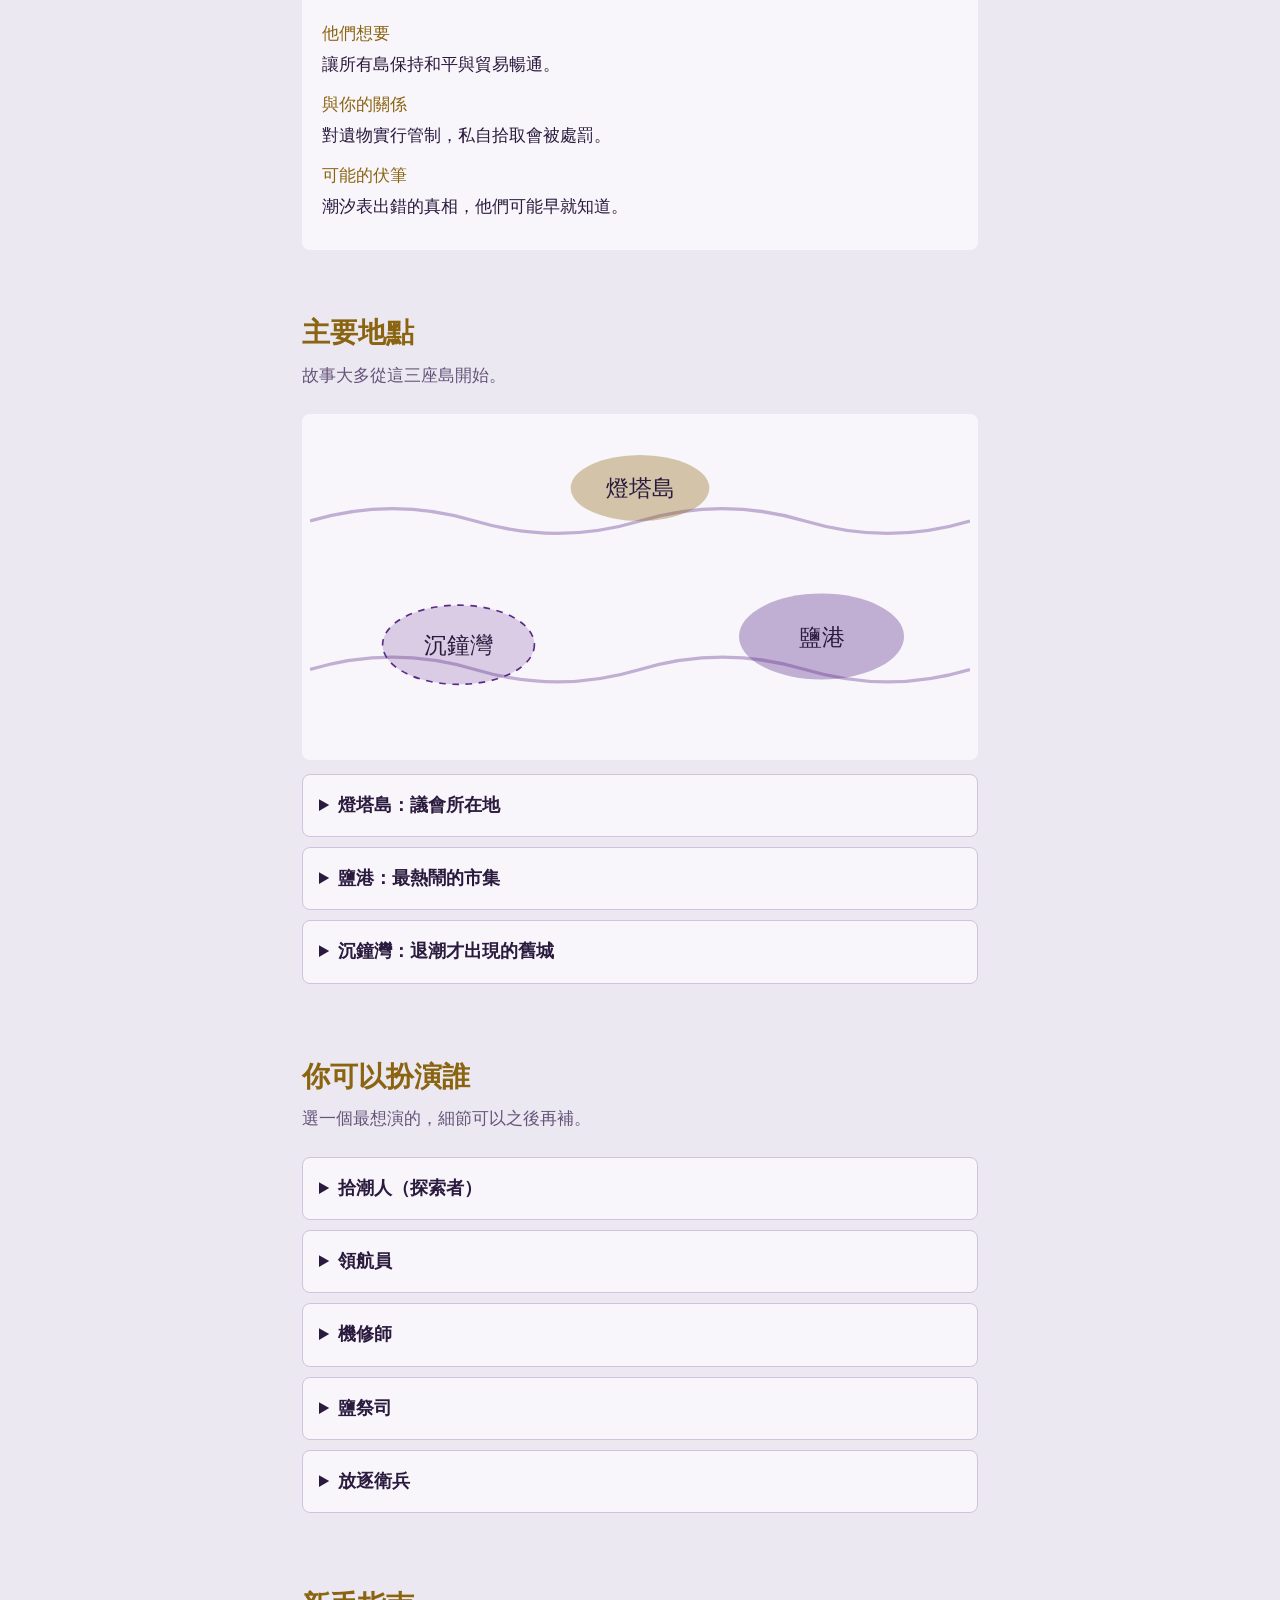
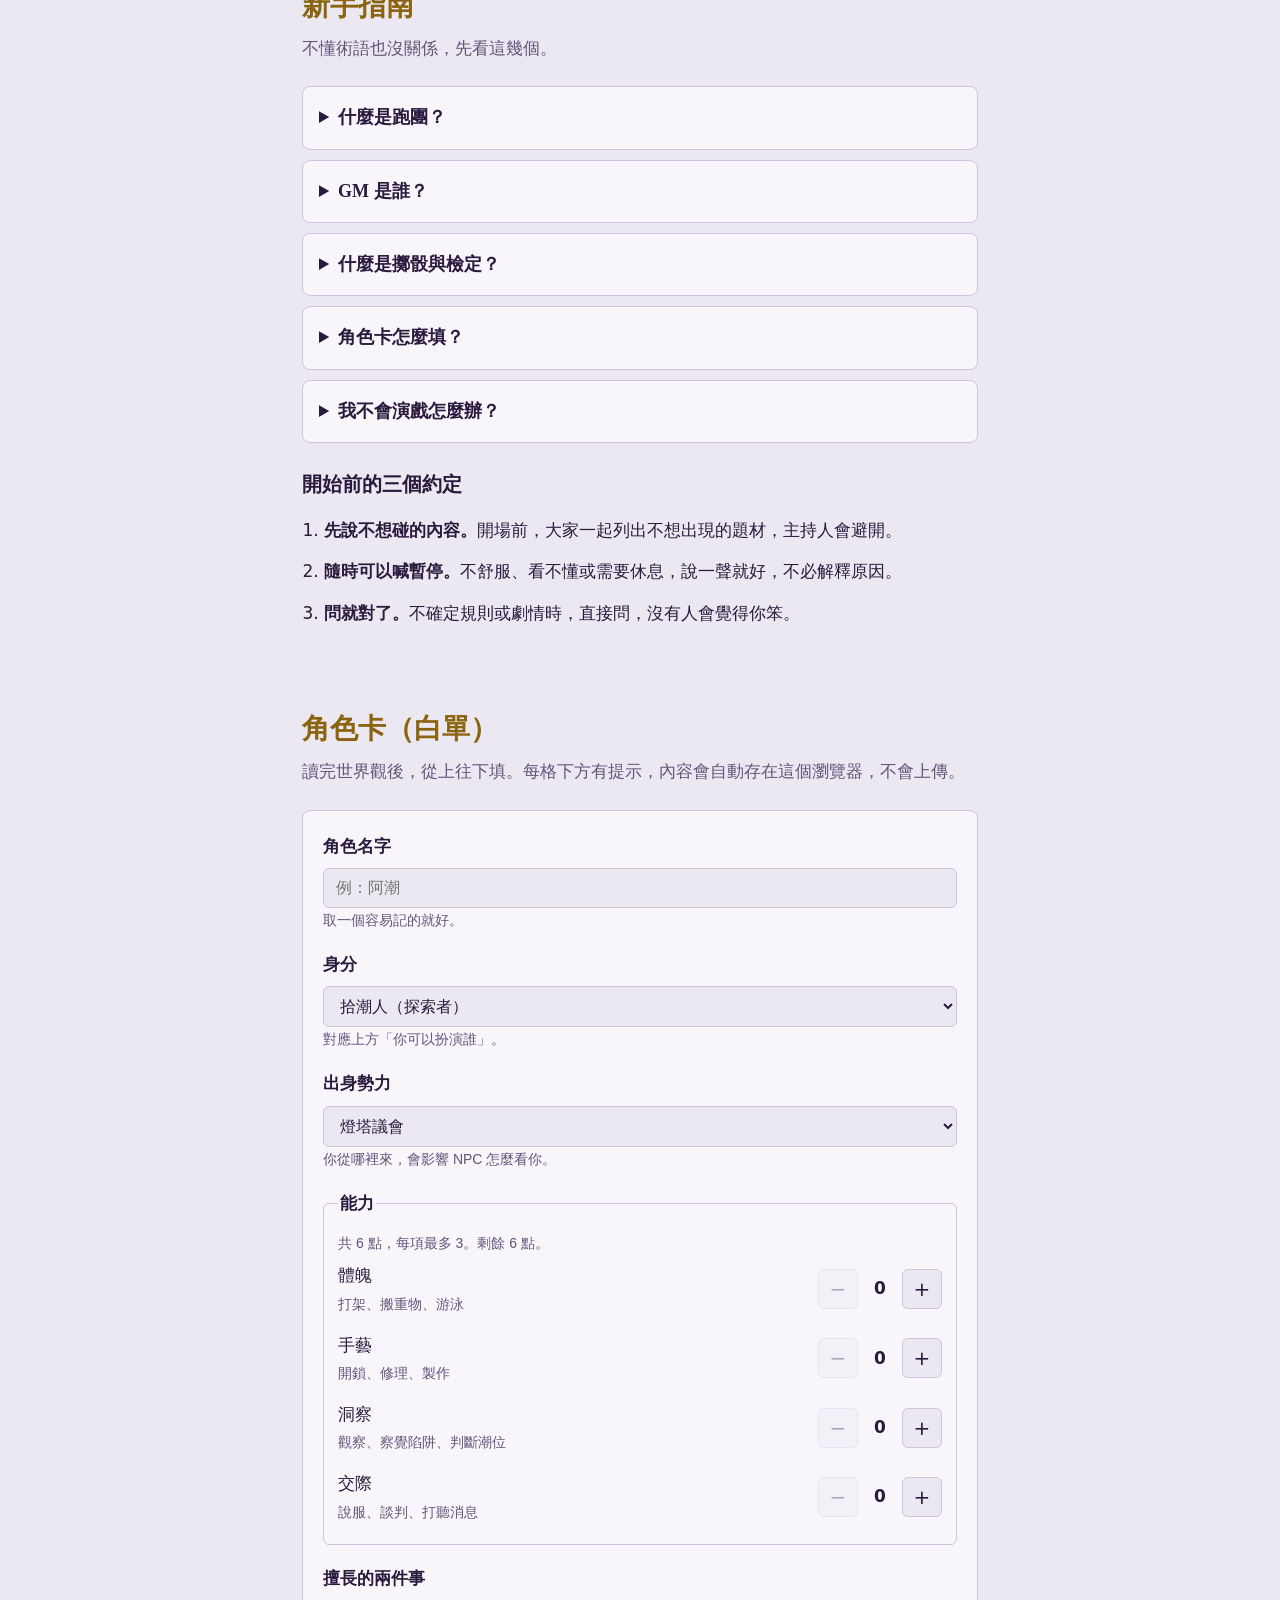
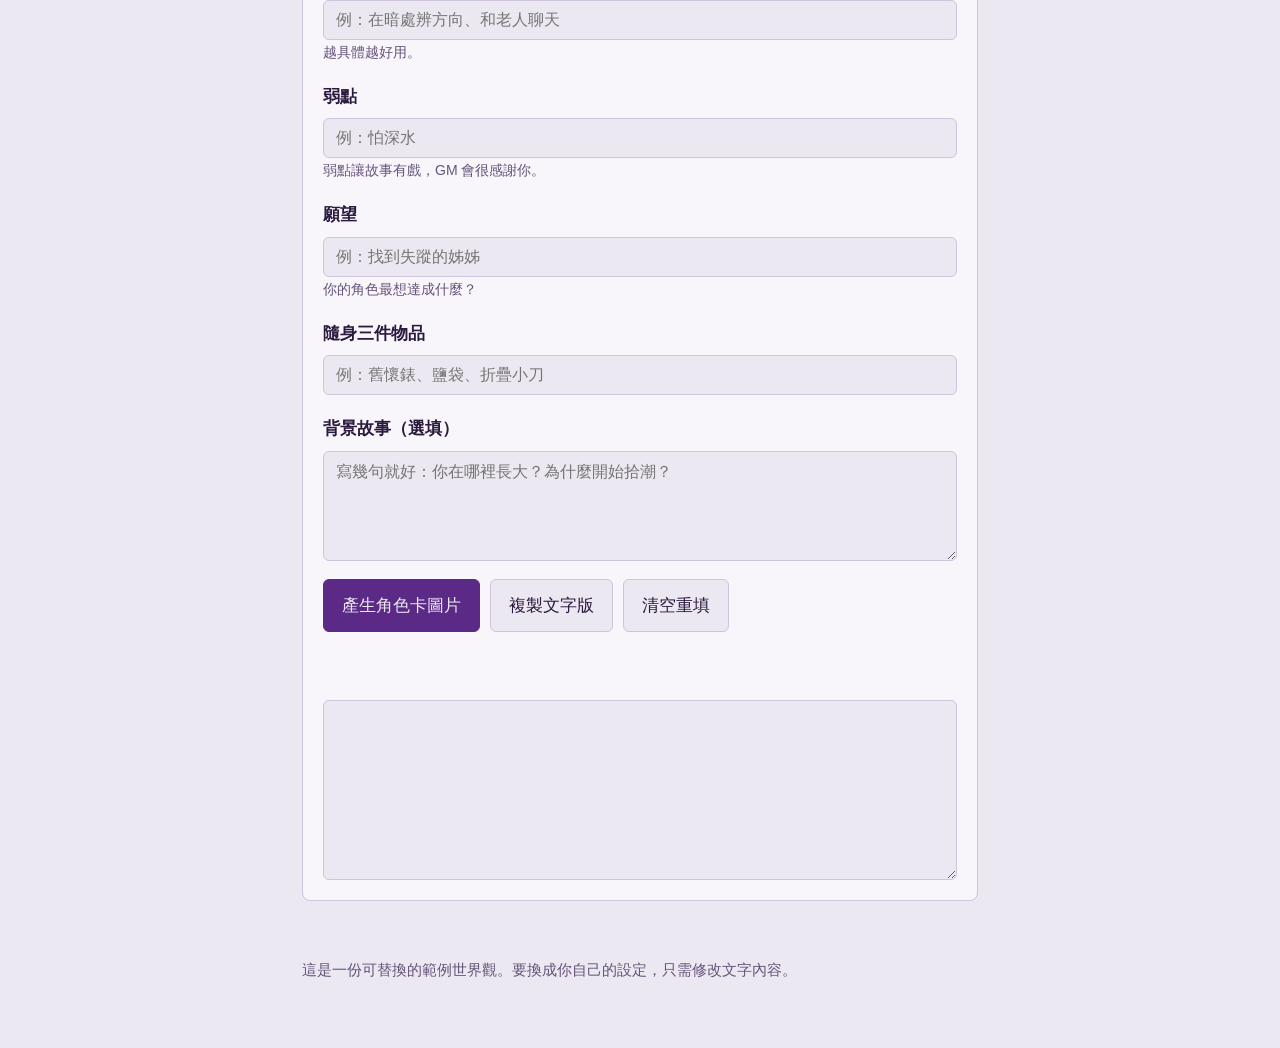
==== commit a92f7bdb: "Update index.html" ====
--- a/index.html
+++ b/index.html
@@ -109,14 +109,14 @@
 <section id="quick">
 <h2>膜核與膜力</h2>
 <div class="facts">
-<div><b>膜核。</b>從情緒中出現的一種類似於精神力的東西，彷彿一層膜一樣包裹住了肉體與靈魂。從膜力的狀況中可以看出擁有者當前的情緒，隨著心境變化，膜力的包覆形狀與質感可能有所不同。</div>
+<div><b>膜核。</b>從情緒中出現，是一種類似於精神力的東西，彷彿一層膜一樣包裹住了肉體與靈魂。從膜力的狀況中可以看出擁有者當前的情緒，隨著心境變化，膜力的包覆形狀與質感可能有所不同。</div>
 <div><b>膜力。</b>專屬於膜力的心臟，基本上所有人都有，但在沒有意識到膜力存在的情況下，普通人無法察覺並使用。平時以能量形式存在於精神中，必要時可以幻化出形體短暫離開體內。
   每個人的膜核都是獨特的，且可以展現出持有者當下的膜力和精神狀態。因為膜核極其脆弱，損壞後會難以凝聚及操控膜力，但會隨時間慢慢恢復。向對方展現出自己的膜核是信任並示好的表現，在戰鬥中釋出膜核可以讓膜力使用得到提升。</div>
 </div>
 </section>
 
 <section id="history">
-<h2>世界簡史</h2>
+<h2>清醒化</h2>
 <p class="sub">依時間順序，從過去讀到現在。</p>
 <ol class="time">
 <li><b>大陸時代</b>：人類建起高塔與長橋，用「潮能」驅動城市。</li>
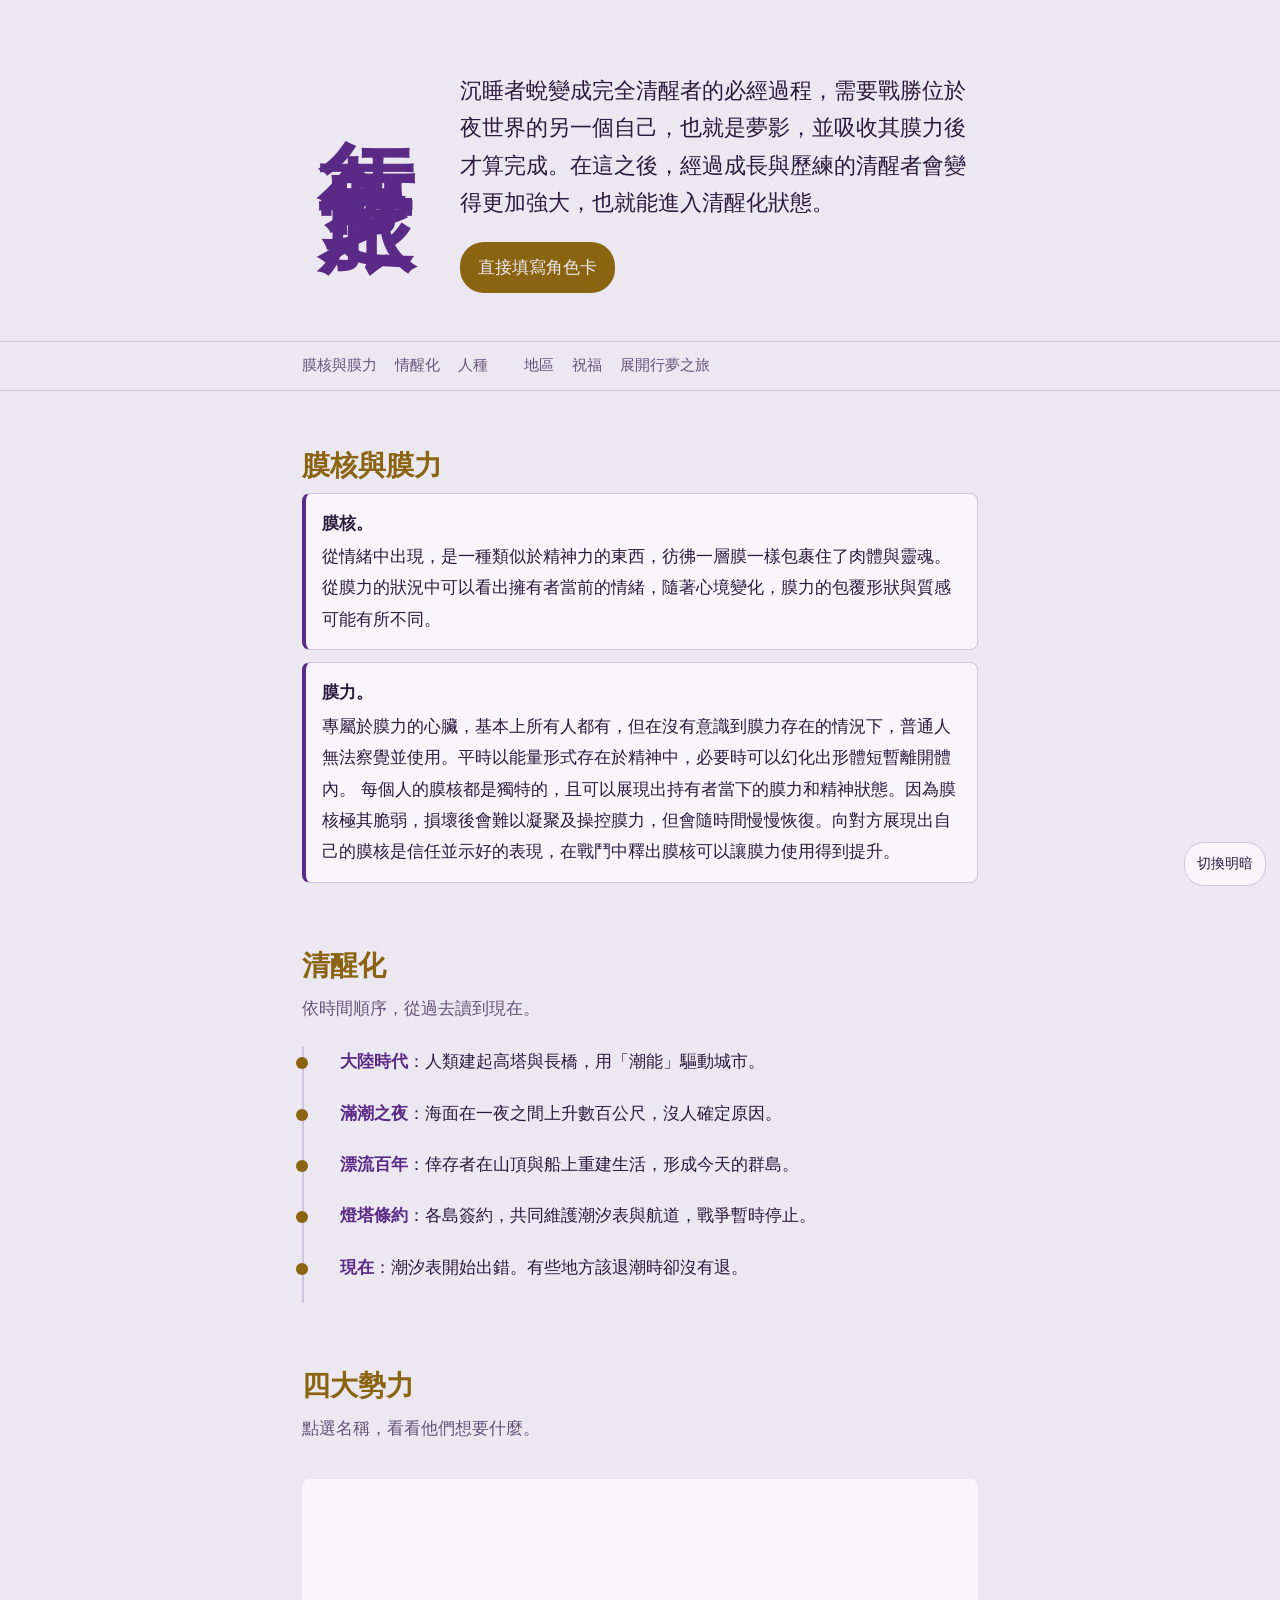
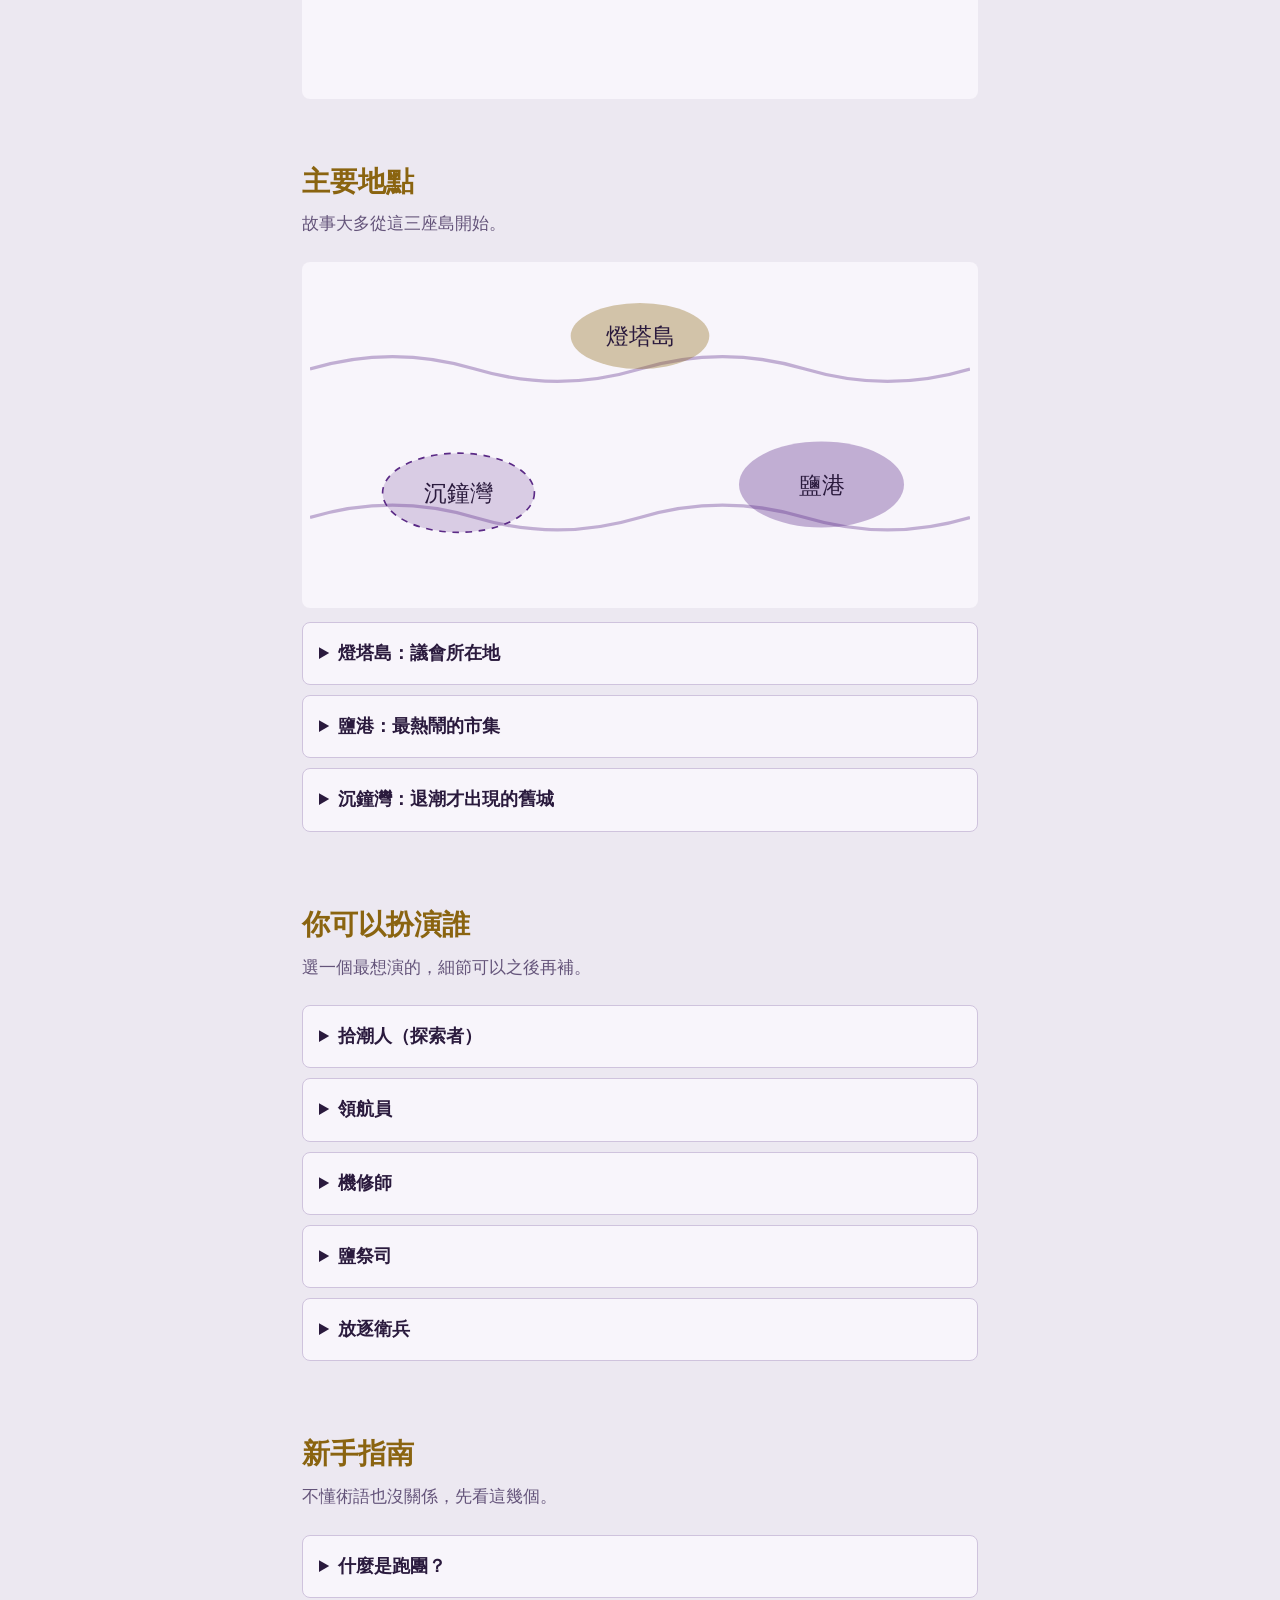
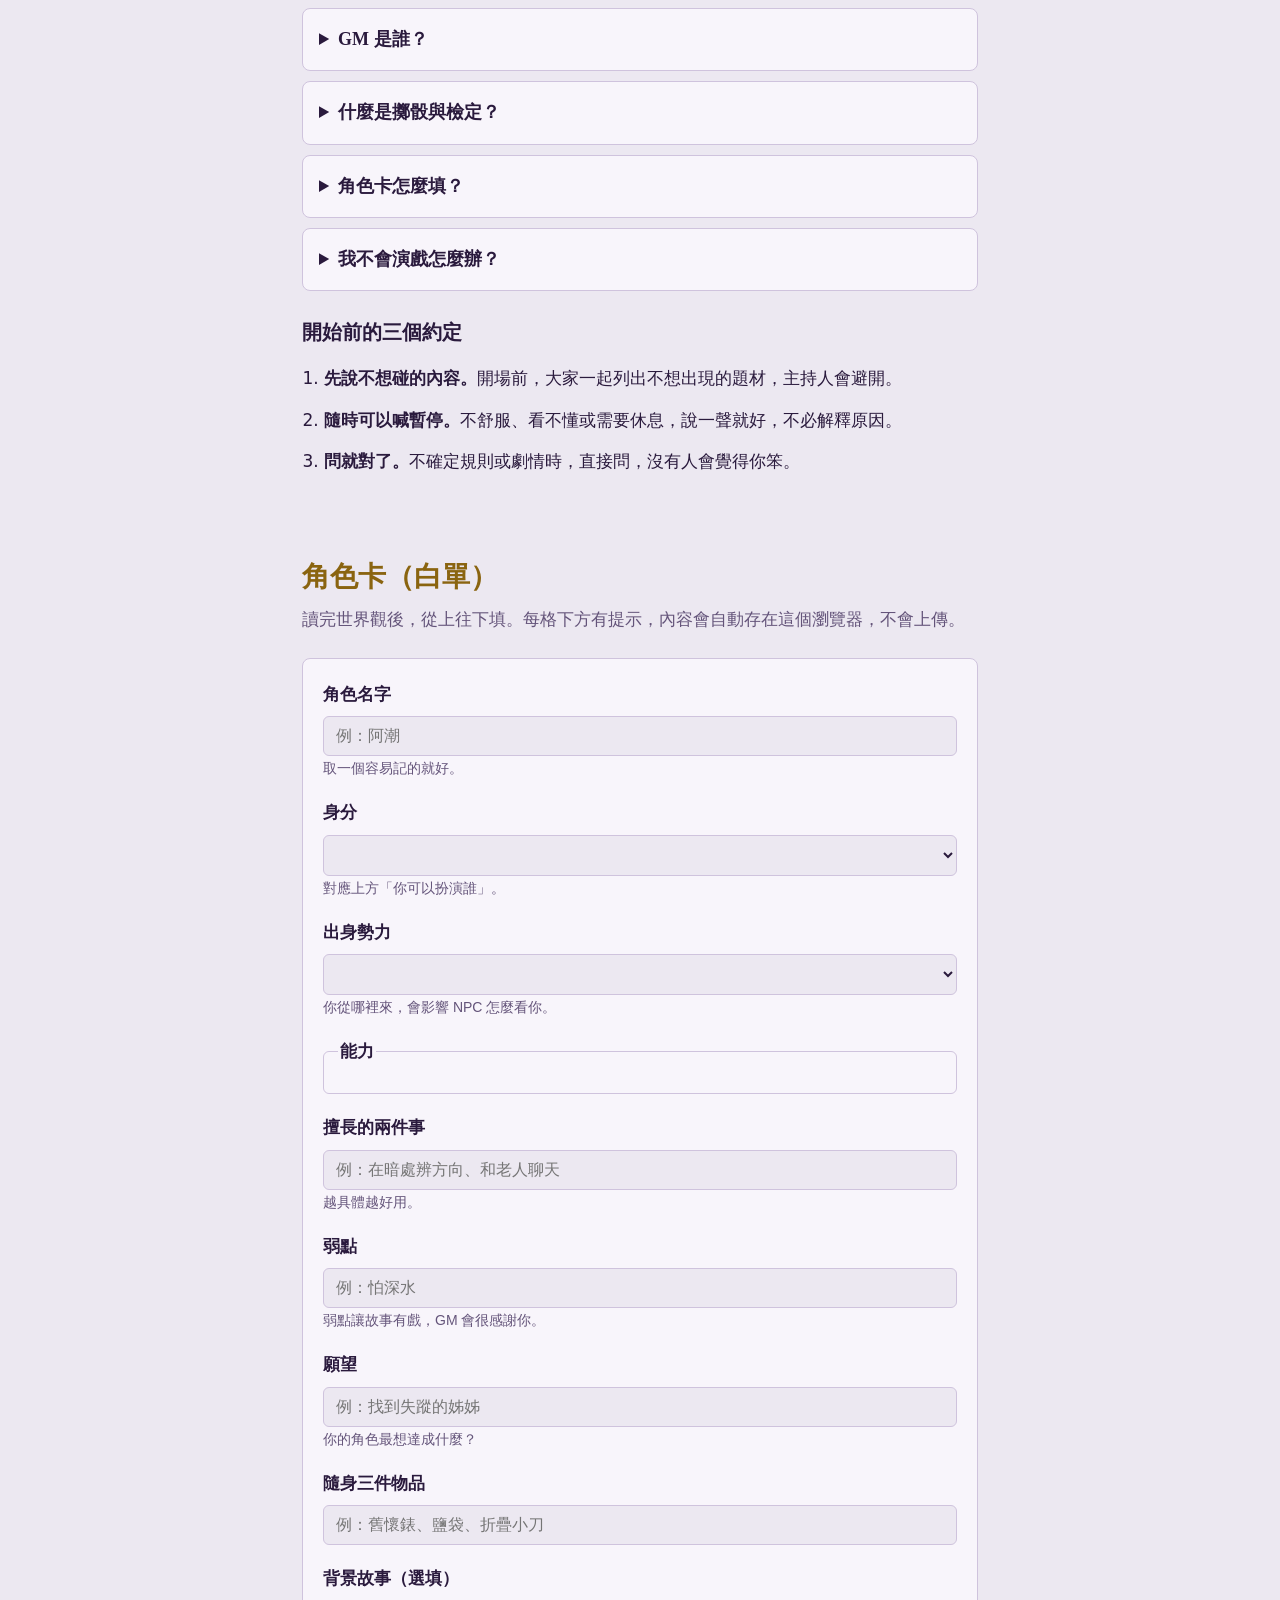
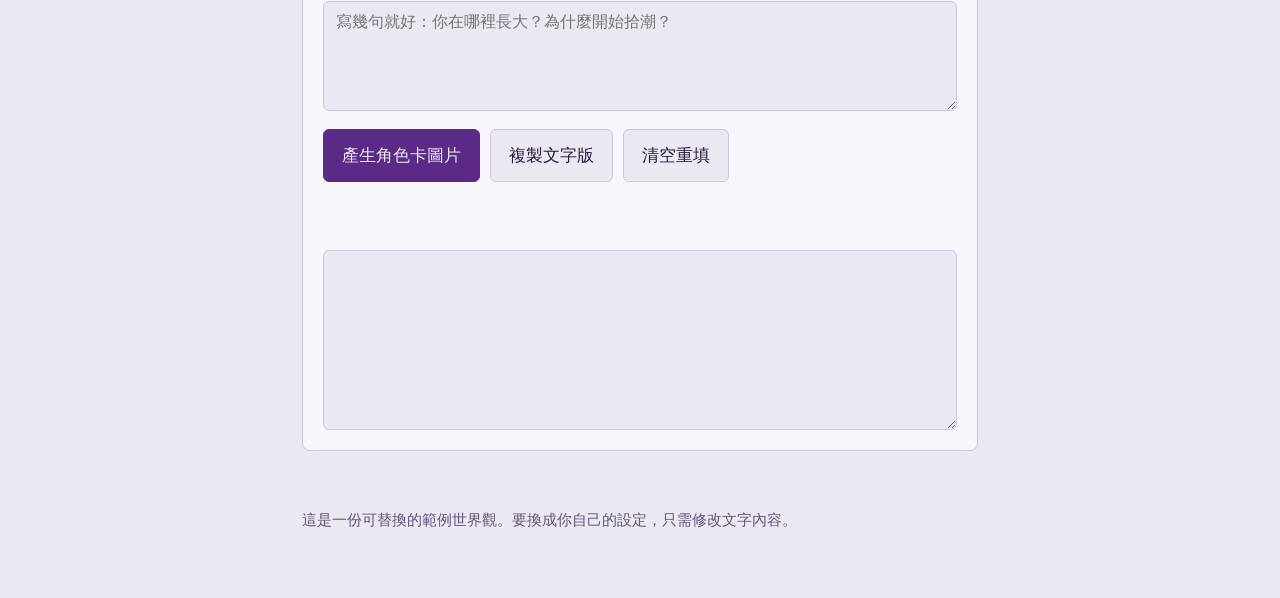
==== commit 4eb6c335: "Update index.html" ====
--- a/index.html
+++ b/index.html
@@ -303,38 +303,5 @@
 });
 ctx.fillStyle="#8b78a3";ctx.font="400 24px "+SANS;ctx.fillText("潮汐群島　世界觀導覽",P,y+34);
 return y+34;
-}
-async function makeImage(){
-var d=collect(),txt="潮汐群島拾潮人角色卡體魄手藝洞察交際擅長弱點願望隨身物品背景故事（未填）（未命名）／　"+Object.keys(d).map(function(k){return typeof d[k]==="string"?d[k]:""}).join("");
-try{await Promise.all([document.fonts.load('900 60px "Noto Serif TC"',txt),document.fonts.load('600 30px "Noto Serif TC"',txt),document.fonts.load('400 30px "Noto Sans TC"',txt),document.fonts.load('500 30px "Noto Sans TC"',txt)])}catch(e){}
-var W=1080,c=document.createElement("canvas");c.width=W;c.height=2400;
-var end=render(c.getContext("2d"),d),H=Math.max(1500,end+96);
-c.height=H;var ctx=c.getContext("2d");
-var g=ctx.createLinearGradient(0,0,0,H);g.addColorStop(0,"#2c1848");g.addColorStop(1,"#150c22");
-ctx.fillStyle=g;ctx.fillRect(0,0,W,H);
-ctx.strokeStyle=GOLD;ctx.lineWidth=4;ctx.strokeRect(28,28,W-56,H-56);
-ctx.globalAlpha=.5;ctx.lineWidth=1.5;ctx.strokeRect(44,44,W-88,H-88);ctx.globalAlpha=1;
-render(ctx,d);
-lastCanvas=c;
-document.getElementById("cardimg").src=c.toDataURL("image/png");
-document.getElementById("imgbox").hidden=false;
-dlBtn.hidden=!dl;
-document.getElementById("imgbox").scrollIntoView({behavior:"smooth",block:"nearest"});
-}
-document.getElementById("mkimg").onclick=function(){msg.textContent="正在產生圖片…";makeImage().then(function(){msg.textContent="角色卡圖片完成。"},function(){msg.textContent="產生失敗，請再試一次。"})};
-try{if(window.claude&&claude.use)claude.use("downloads").then(function(x){dl=x;if(x&&lastCanvas)dlBtn.hidden=false},function(){})}catch(e){}
-dlBtn.onclick=function(){
-if(!dl||!lastCanvas)return;
-lastCanvas.toBlob(function(b){
-var n=((collect().name||"角色卡")+"").replace(/[\\\/:*?"<>|]/g,"").slice(0,40)||"角色卡";
-dl.save({filename:n+".png",data:b}).then(function(){msg.textContent="已儲存。"},function(e){msg.textContent=(e&&e.code==="declined")?"已取消儲存。":"無法下載，請長按圖片儲存。"});
-},"image/png");
-};
-document.getElementById("theme").onclick=function(){
-var r=document.documentElement,cur=r.getAttribute("data-theme");
-var dark=cur?cur==="dark":matchMedia("(prefers-color-scheme:dark)").matches;
-r.setAttribute("data-theme",dark?"light":"dark");
-};
-</script>
 </body>
 </html>
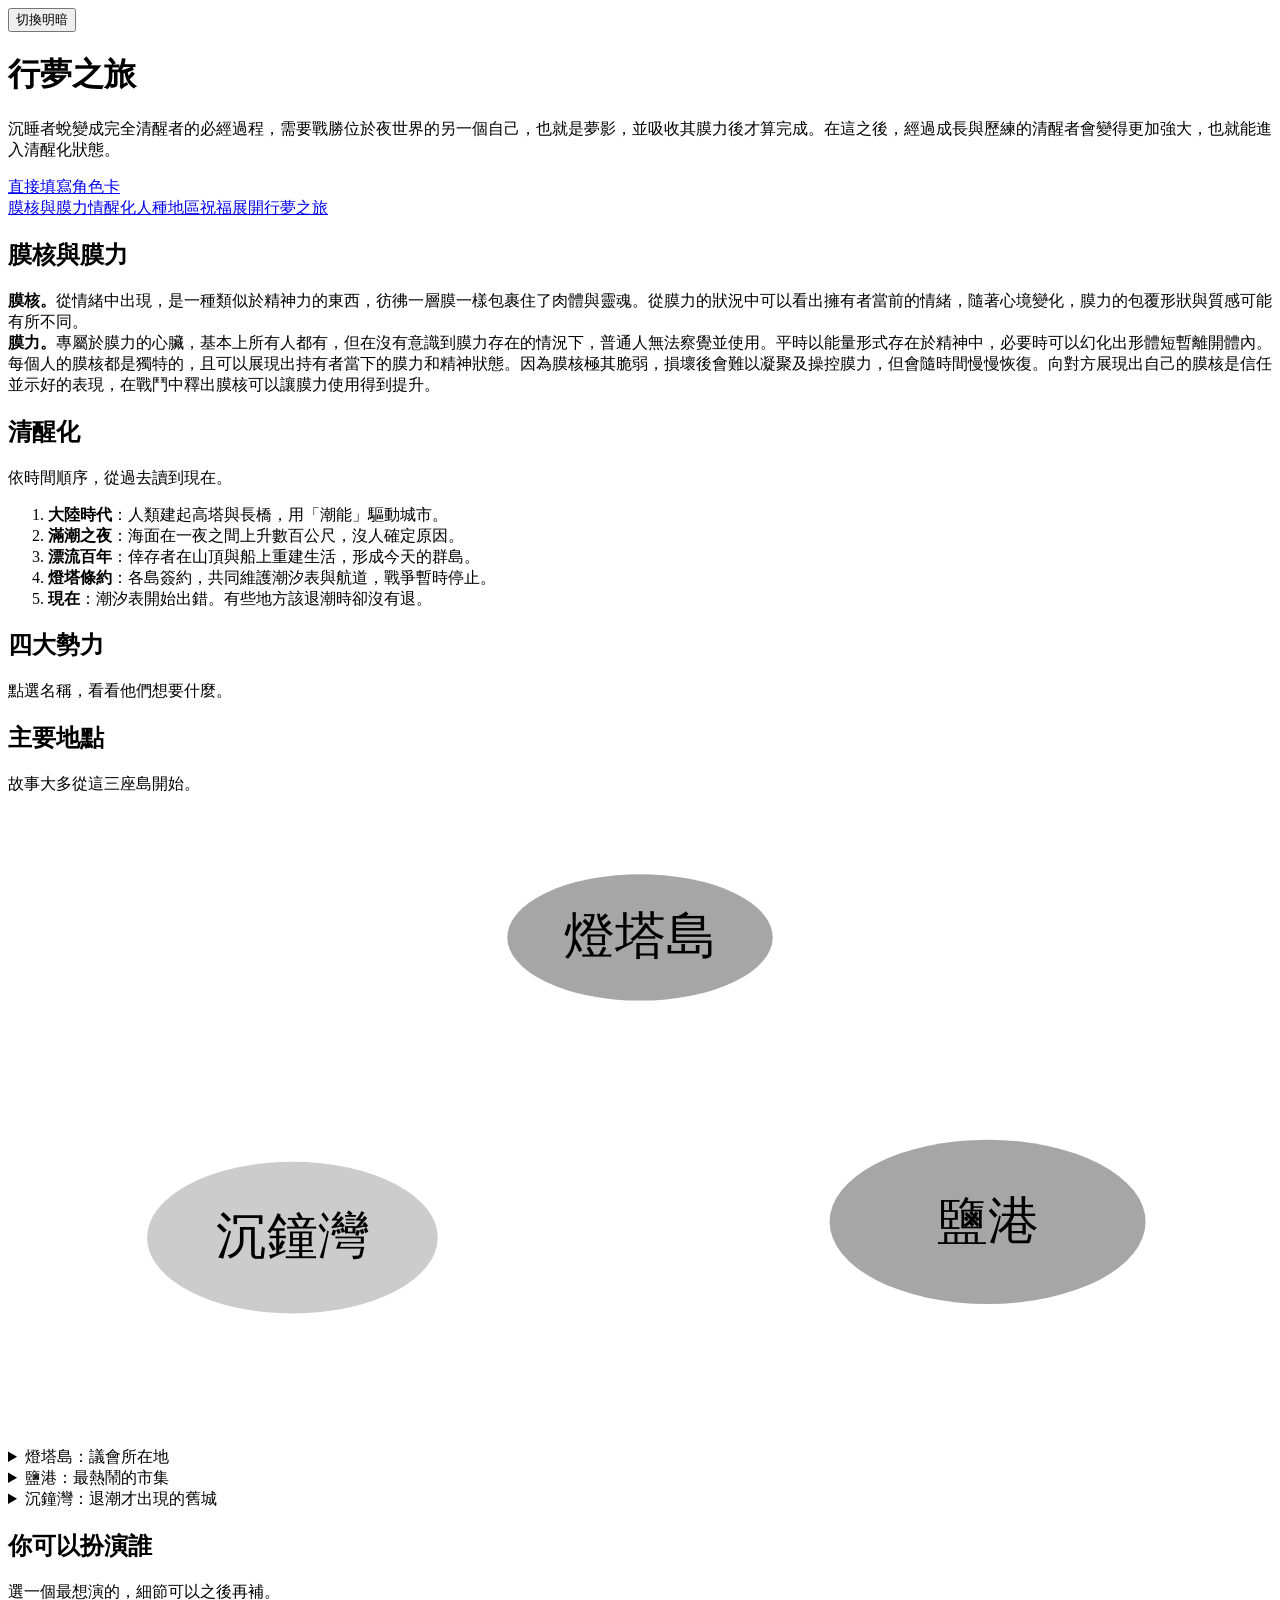
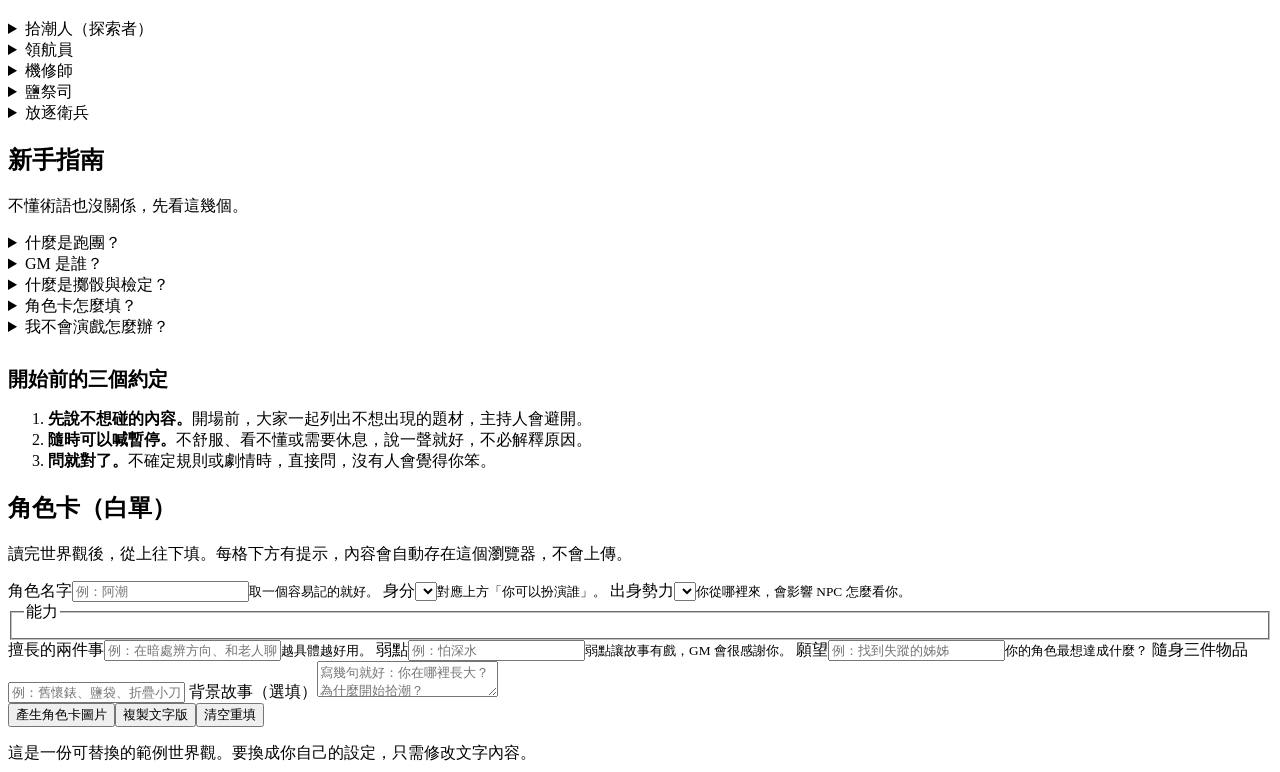
==== commit ceedd556: "Update index.html" ====
--- a/index.html
+++ b/index.html
@@ -3,88 +3,6 @@
 <meta charset="utf-8">
 <meta name="viewport" content="width=device-width, initial-scale=1, viewport-fit=cover">
 <title>行夢之旅｜旅途導引</title>
-<style>
-:root{--bg:#ece8f1;--panel:#f8f5fb;--ink:#2a1a3d;--mute:#64547a;--sea:#5b2a86;--brass:#8a6410;--line:#cfc3dd;
-box-sizing:border-box;padding-top:env(safe-area-inset-top,0px);padding-bottom:env(safe-area-inset-bottom,0px)}
-@media (prefers-color-scheme:dark){:root:not([data-theme="light"]){--bg:#1a1027;--panel:#26183a;--ink:#ece3f5;--mute:#b3a2c8;--sea:#b08ae0;--brass:#e2b44a;--line:#3f2c5c}}
-:root[data-theme="dark"]{--bg:#1a1027;--panel:#26183a;--ink:#ece3f5;--mute:#b3a2c8;--sea:#b08ae0;--brass:#e2b44a;--line:#3f2c5c}
-html{scroll-padding-top:env(safe-area-inset-top,0px);scroll-behavior:smooth}
-*,*::before,*::after{box-sizing:border-box}
-body{margin:0;background:var(--bg);color:var(--ink);font:17px/1.85 "Noto Sans TC",system-ui,sans-serif}
-h1,h2,h3{font-family:"Noto Serif TC",serif;line-height:1.35;margin:0}
-a{color:var(--sea)}
-:focus-visible{outline:3px solid var(--brass);outline-offset:2px}
-#tide{position:fixed;left:0;bottom:0;width:6px;height:0;background:var(--sea);z-index:5;transition:height .2s}
-.wrap{max-width:720px;margin:0 auto;padding:0 22px}
-nav{position:sticky;top:env(safe-area-inset-top,0px);background:var(--bg);border-bottom:1px solid var(--line);z-index:4}
-nav .wrap{display:flex;gap:18px;overflow-x:auto;padding-top:10px;padding-bottom:10px;white-space:nowrap;font-size:15px}
-nav a{text-decoration:none;color:var(--mute)}
-nav a:hover{color:var(--brass)}
-header{padding:64px 0 48px;border-bottom:1px solid var(--line)}
-header .wrap{display:flex;gap:28px;align-items:flex-start}
-h1{writing-mode:vertical-rl;font-size:clamp(56px,16vw,96px);font-weight:900;letter-spacing:.12em;color:var(--sea);flex:none}
-.lead{padding-top:8px}
-.lead p{margin:0 0 14px}
-.lead .big{font-family:"Noto Serif TC",serif;font-size:22px;line-height:1.7}
-.tag{color:var(--mute);font-size:15px}
-section{padding:56px 0 8px}
-h2{font-size:28px;margin-bottom:8px;color:var(--brass)}
-.sub{color:var(--mute);margin:0 0 22px}
-.facts{display:grid;gap:12px}
-.facts div{background:var(--panel);border-left:4px solid var(--sea);padding:12px 16px;border-radius:0 6px 6px 0}
-.facts b{font-family:"Noto Serif TC",serif}
-:root{--panel:#f8f5fb;--sea:#5b2a86;--ink:#2a1a3d;--line:#cfc3dd}
-
-.facts{display:grid;gap:12px}
-.facts div{
-  background:var(--panel);
-  border:1px solid var(--line);
-  border-left:4px solid var(--sea);
-  padding:14px 16px;
-  border-radius:8px;
-}
-.facts b{display:block;margin-bottom:2px}
-ol.time{list-style:none;margin:0;padding:0 0 0 18px;border-left:2px solid var(--line)}
-ol.time li{position:relative;padding:0 0 20px 18px}
-ol.time li::before{content:"";position:absolute;left:-26px;top:11px;width:12px;height:12px;border-radius:50%;background:var(--brass)}
-ol.time b{font-family:"Noto Serif TC",serif;color:var(--sea)}
-.tabs{display:flex;gap:8px;flex-wrap:wrap;margin-bottom:12px}
-.tabs button{font:inherit;font-size:15px;padding:8px 14px;border:1px solid var(--line);background:transparent;color:var(--ink);border-radius:20px;cursor:pointer}
-.tabs button[aria-selected="true"]{background:var(--sea);border-color:var(--sea);color:var(--bg)}
-.card{background:var(--panel);padding:20px;border-radius:8px;min-height:220px}
-.card h3{font-size:22px;margin-bottom:4px}
-.card .meta{color:var(--mute);font-size:15px;margin:0 0 10px}
-.card dl{margin:12px 0 0}.card dt{font-weight:500;color:var(--brass)}.card dd{margin:0 0 8px}
-details{background:var(--panel);border:1px solid var(--line);border-radius:8px;margin-bottom:10px;padding:2px 16px}
-summary{cursor:pointer;padding:12px 0;font-family:"Noto Serif TC",serif;font-weight:600;font-size:18px}
-details p{margin:0 0 14px}
-.map{background:var(--panel);border-radius:8px;padding:8px;margin-bottom:14px}
-.map svg{width:100%;height:auto;display:block}
-.map text{fill:var(--ink);font:14px "Noto Sans TC",sans-serif}
-.rules{padding-left:22px}.rules li{margin-bottom:10px}
-footer{padding:48px 0 64px;color:var(--mute);font-size:15px}
-#theme{position:fixed;right:14px;bottom:calc(14px + env(safe-area-inset-bottom,0px));z-index:6;font:inherit;font-size:14px;padding:8px 12px;border-radius:20px;border:1px solid var(--line);background:var(--panel);color:var(--ink);cursor:pointer}
-.cta{display:inline-block;margin-top:6px;padding:10px 18px;background:var(--brass);color:var(--bg);border-radius:24px;text-decoration:none;font-weight:500}
-.sheet{background:var(--panel);border:1px solid var(--line);border-radius:8px;padding:20px;display:grid;gap:18px}
-.sheet label,.sheet legend{display:block;font-family:"Noto Serif TC",serif;font-weight:600}
-.sheet small{display:block;font:14px/1.5 "Noto Sans TC",sans-serif;color:var(--mute);margin-top:2px}
-.sheet input,.sheet select,.sheet textarea{display:block;width:100%;margin-top:6px;padding:10px 12px;font:16px "Noto Sans TC",sans-serif;color:var(--ink);background:var(--bg);border:1px solid var(--line);border-radius:6px}
-.sheet textarea{min-height:110px;resize:vertical}
-.sheet fieldset{border:1px solid var(--line);border-radius:6px;margin:0;padding:12px 14px}
-.stat{display:flex;align-items:center;gap:10px;padding:6px 0}
-.stat span.n{flex:1;font-family:"Noto Sans TC",sans-serif;font-weight:400}
-.stat span.n em{display:block;font-style:normal;font-size:14px;color:var(--mute)}
-.stat button,.btns button{font:inherit;cursor:pointer;border:1px solid var(--line);background:var(--bg);color:var(--ink);border-radius:6px}
-.stat button{width:40px;height:40px;font-size:20px}
-.stat button:disabled{opacity:.35;cursor:default}
-.stat output{width:24px;text-align:center;font-weight:600}
-.btns{display:flex;gap:10px;flex-wrap:wrap}
-.btns button{padding:10px 18px}
-.btns .go{background:var(--sea);border-color:var(--sea);color:var(--bg)}
-#msg{margin:0;color:var(--sea);min-height:1.5em}
-#out{min-height:180px}
-@media (prefers-reduced-motion:reduce){html{scroll-behavior:auto}#tide{transition:none}}
-</style>
 </head>
 <body>
 <div id="tide" aria-hidden="true"></div>
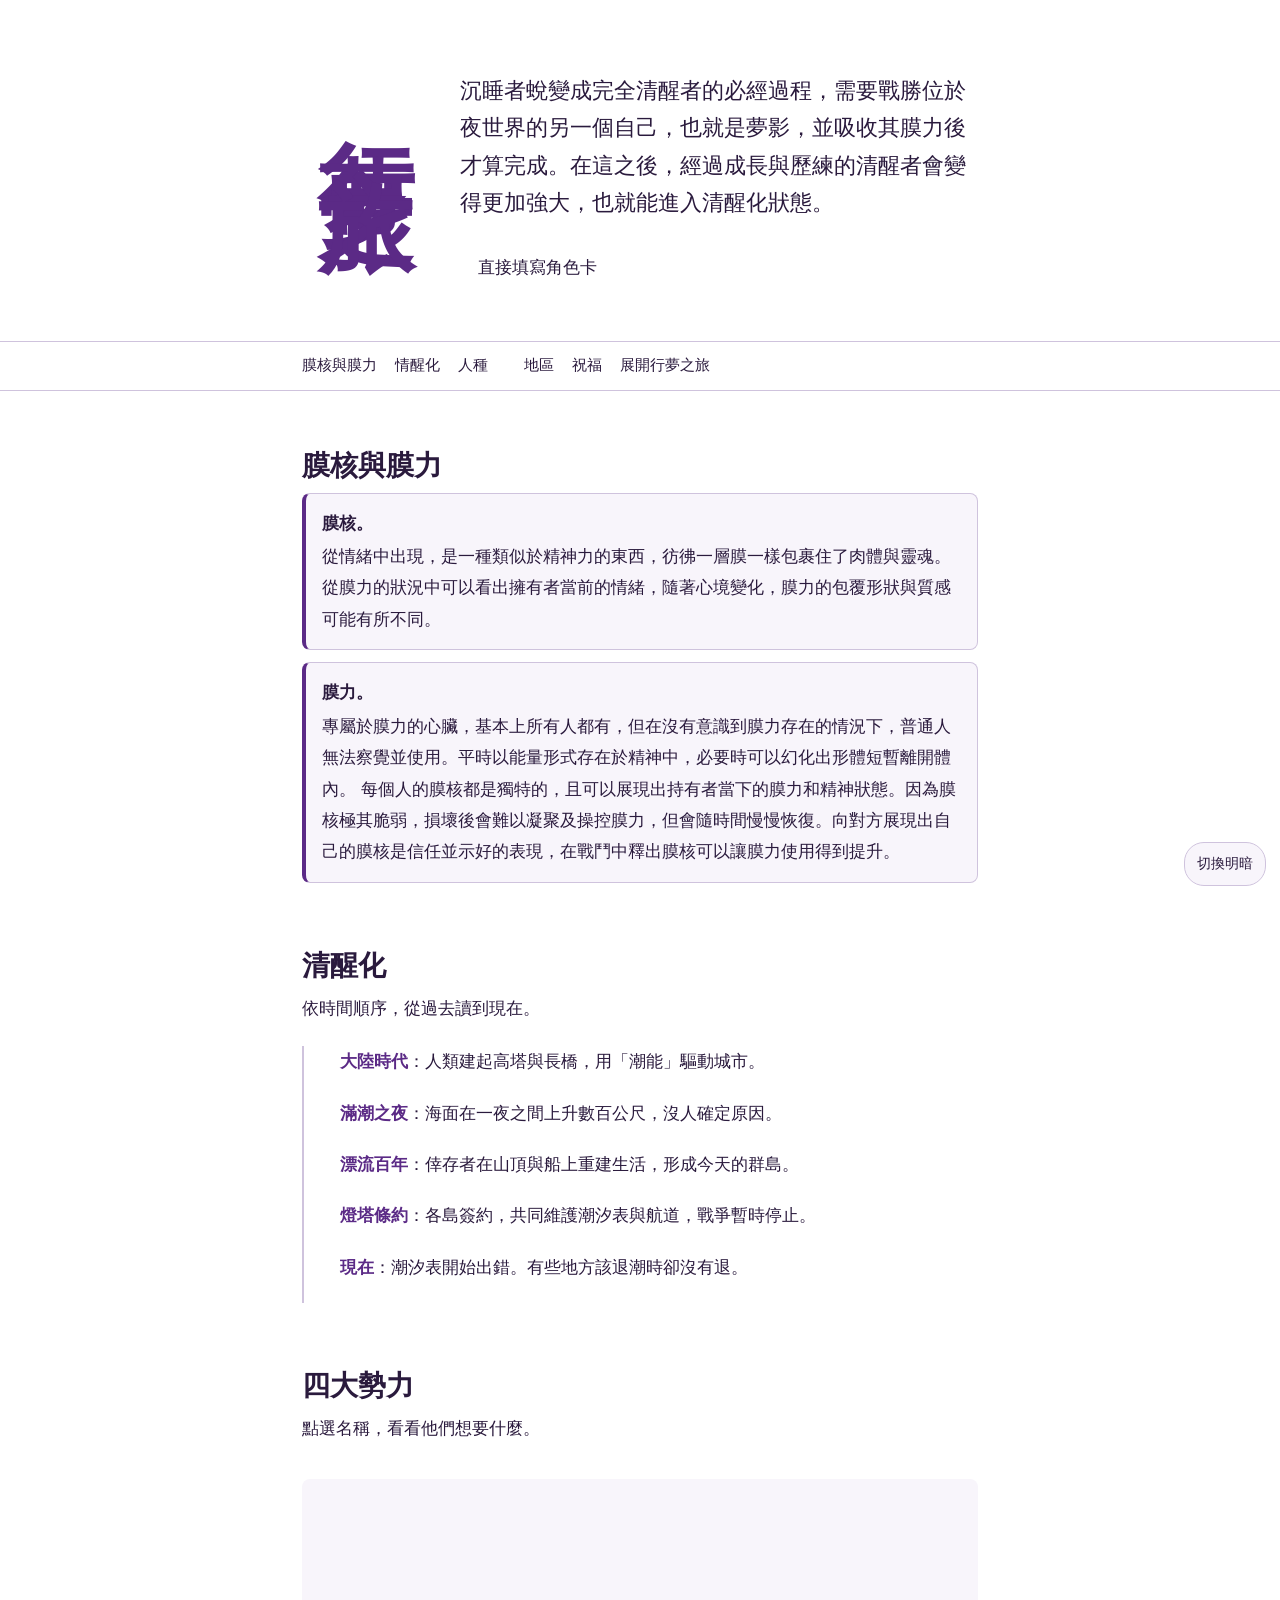
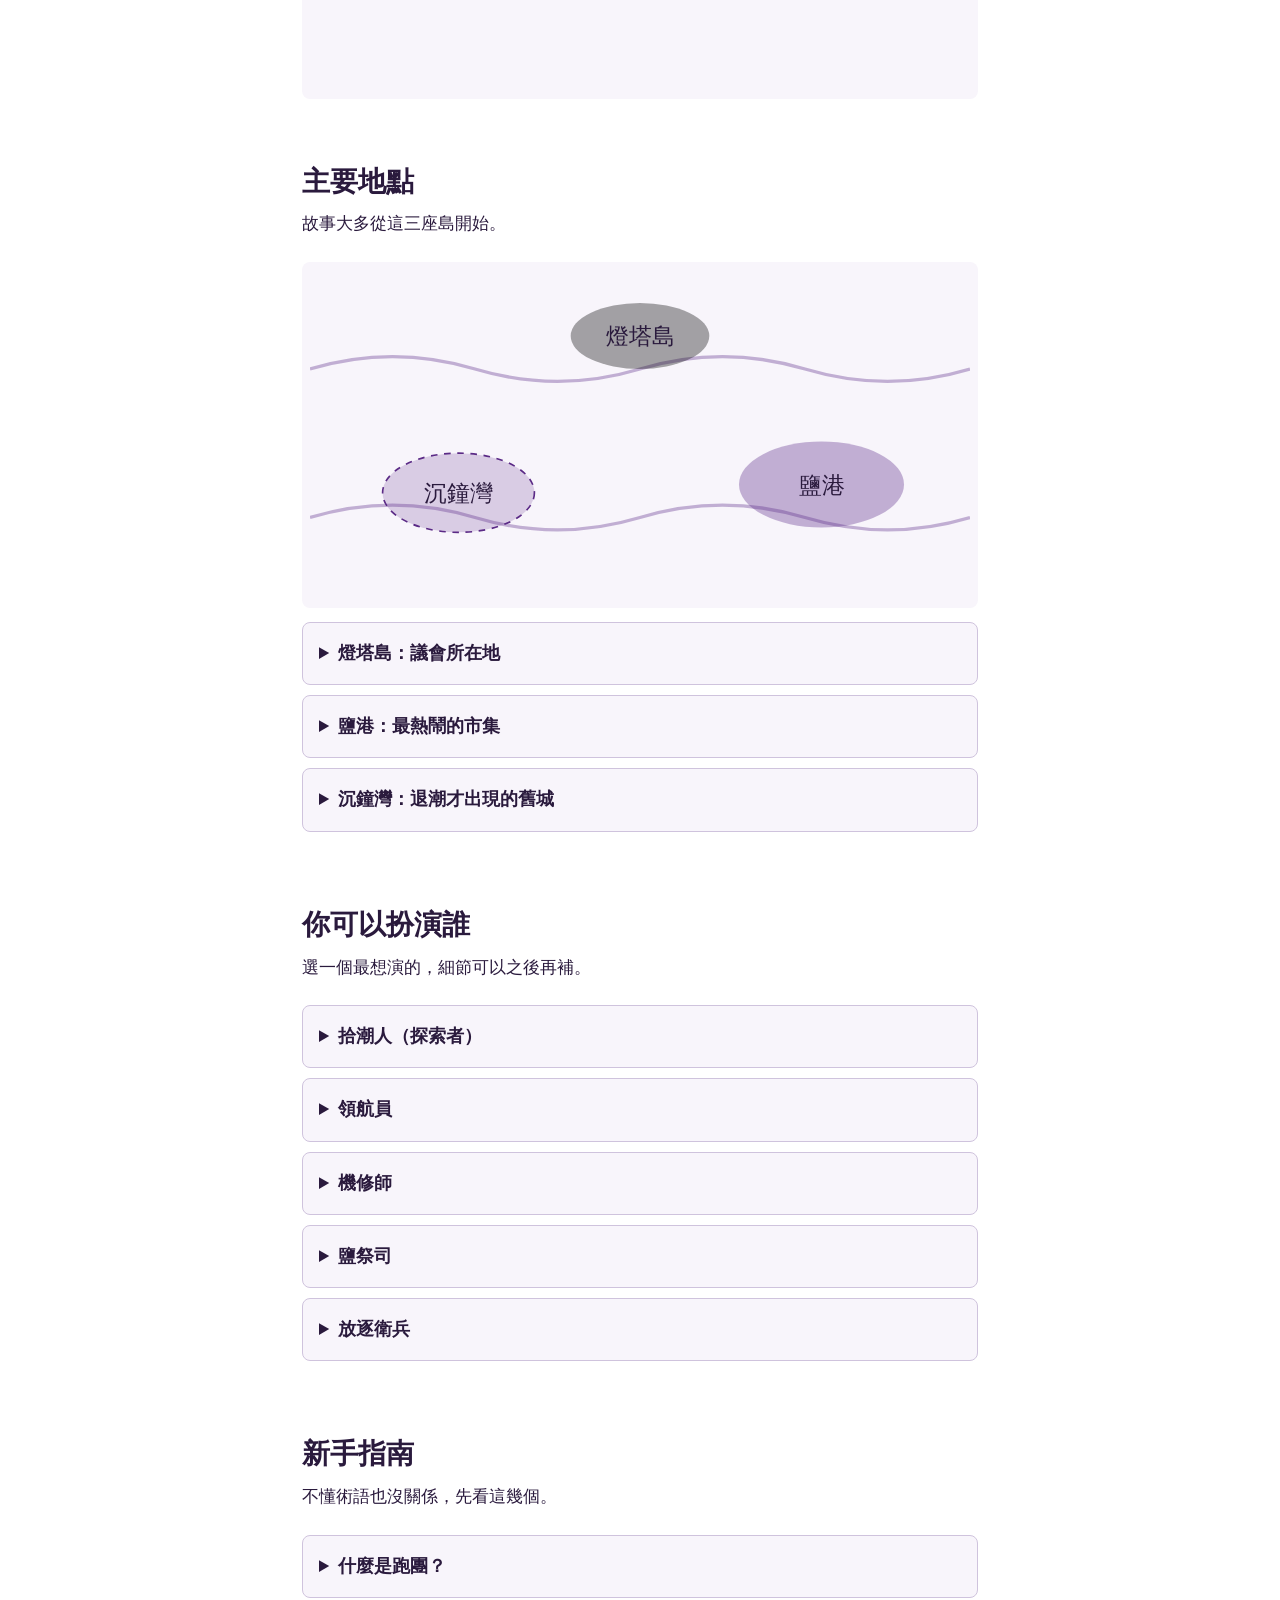
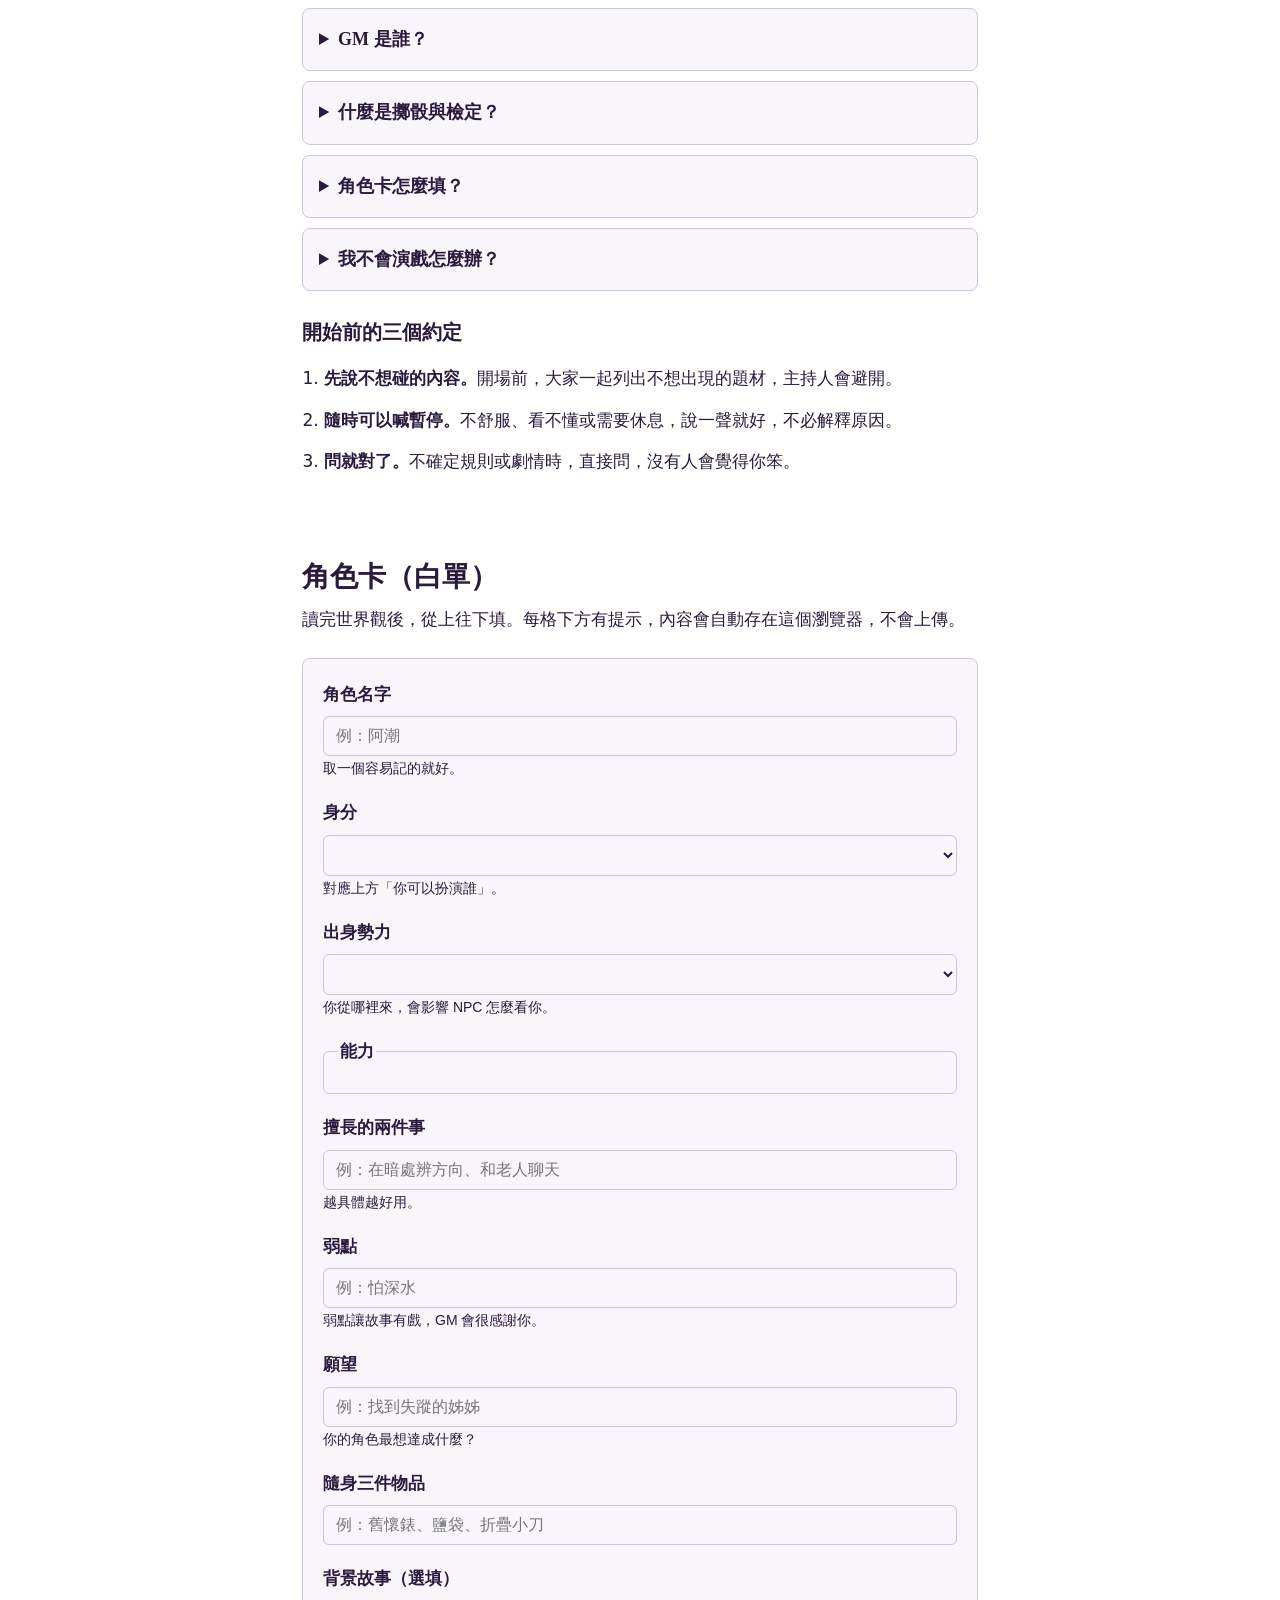
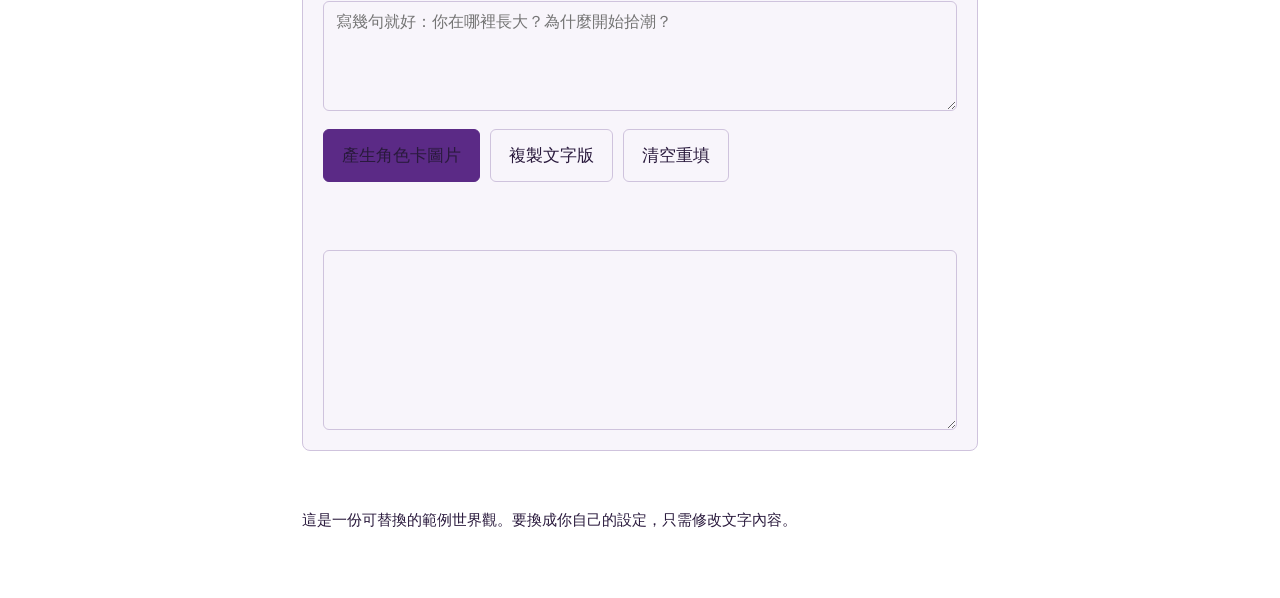
==== commit 566f80ab: "Update index.html" ====
--- a/index.html
+++ b/index.html
@@ -1,4 +1,5 @@
 <!DOCTYPE html>
+<link rel="stylesheet" href="style.css">
 <head>
 <meta charset="utf-8">
 <meta name="viewport" content="width=device-width, initial-scale=1, viewport-fit=cover">
--- a/style.css
+++ b/style.css
@@ -0,0 +1,82 @@
+<style>
+:root{--bg:#ece8f1;--panel:#f8f5fb;--ink:#2a1a3d;--mute:#64547a;--sea:#5b2a86;--brass:#8a6410;--line:#cfc3dd;
+box-sizing:border-box;padding-top:env(safe-area-inset-top,0px);padding-bottom:env(safe-area-inset-bottom,0px)}
+@media (prefers-color-scheme:dark){:root:not([data-theme="light"]){--bg:#1a1027;--panel:#26183a;--ink:#ece3f5;--mute:#b3a2c8;--sea:#b08ae0;--brass:#e2b44a;--line:#3f2c5c}}
+:root[data-theme="dark"]{--bg:#1a1027;--panel:#26183a;--ink:#ece3f5;--mute:#b3a2c8;--sea:#b08ae0;--brass:#e2b44a;--line:#3f2c5c}
+html{scroll-padding-top:env(safe-area-inset-top,0px);scroll-behavior:smooth}
+*,*::before,*::after{box-sizing:border-box}
+body{margin:0;background:var(--bg);color:var(--ink);font:17px/1.85 "Noto Sans TC",system-ui,sans-serif}
+h1,h2,h3{font-family:"Noto Serif TC",serif;line-height:1.35;margin:0}
+a{color:var(--sea)}
+:focus-visible{outline:3px solid var(--brass);outline-offset:2px}
+#tide{position:fixed;left:0;bottom:0;width:6px;height:0;background:var(--sea);z-index:5;transition:height .2s}
+.wrap{max-width:720px;margin:0 auto;padding:0 22px}
+nav{position:sticky;top:env(safe-area-inset-top,0px);background:var(--bg);border-bottom:1px solid var(--line);z-index:4}
+nav .wrap{display:flex;gap:18px;overflow-x:auto;padding-top:10px;padding-bottom:10px;white-space:nowrap;font-size:15px}
+nav a{text-decoration:none;color:var(--mute)}
+nav a:hover{color:var(--brass)}
+header{padding:64px 0 48px;border-bottom:1px solid var(--line)}
+header .wrap{display:flex;gap:28px;align-items:flex-start}
+h1{writing-mode:vertical-rl;font-size:clamp(56px,16vw,96px);font-weight:900;letter-spacing:.12em;color:var(--sea);flex:none}
+.lead{padding-top:8px}
+.lead p{margin:0 0 14px}
+.lead .big{font-family:"Noto Serif TC",serif;font-size:22px;line-height:1.7}
+.tag{color:var(--mute);font-size:15px}
+section{padding:56px 0 8px}
+h2{font-size:28px;margin-bottom:8px;color:var(--brass)}
+.sub{color:var(--mute);margin:0 0 22px}
+.facts{display:grid;gap:12px}
+.facts div{background:var(--panel);border-left:4px solid var(--sea);padding:12px 16px;border-radius:0 6px 6px 0}
+.facts b{font-family:"Noto Serif TC",serif}
+:root{--panel:#f8f5fb;--sea:#5b2a86;--ink:#2a1a3d;--line:#cfc3dd}
+
+.facts{display:grid;gap:12px}
+.facts div{
+  background:var(--panel);
+  border:1px solid var(--line);
+  border-left:4px solid var(--sea);
+  padding:14px 16px;
+  border-radius:8px;
+}
+.facts b{display:block;margin-bottom:2px}
+ol.time{list-style:none;margin:0;padding:0 0 0 18px;border-left:2px solid var(--line)}
+ol.time li{position:relative;padding:0 0 20px 18px}
+ol.time li::before{content:"";position:absolute;left:-26px;top:11px;width:12px;height:12px;border-radius:50%;background:var(--brass)}
+ol.time b{font-family:"Noto Serif TC",serif;color:var(--sea)}
+.tabs{display:flex;gap:8px;flex-wrap:wrap;margin-bottom:12px}
+.tabs button{font:inherit;font-size:15px;padding:8px 14px;border:1px solid var(--line);background:transparent;color:var(--ink);border-radius:20px;cursor:pointer}
+.tabs button[aria-selected="true"]{background:var(--sea);border-color:var(--sea);color:var(--bg)}
+.card{background:var(--panel);padding:20px;border-radius:8px;min-height:220px}
+.card h3{font-size:22px;margin-bottom:4px}
+.card .meta{color:var(--mute);font-size:15px;margin:0 0 10px}
+.card dl{margin:12px 0 0}.card dt{font-weight:500;color:var(--brass)}.card dd{margin:0 0 8px}
+details{background:var(--panel);border:1px solid var(--line);border-radius:8px;margin-bottom:10px;padding:2px 16px}
+summary{cursor:pointer;padding:12px 0;font-family:"Noto Serif TC",serif;font-weight:600;font-size:18px}
+details p{margin:0 0 14px}
+.map{background:var(--panel);border-radius:8px;padding:8px;margin-bottom:14px}
+.map svg{width:100%;height:auto;display:block}
+.map text{fill:var(--ink);font:14px "Noto Sans TC",sans-serif}
+.rules{padding-left:22px}.rules li{margin-bottom:10px}
+footer{padding:48px 0 64px;color:var(--mute);font-size:15px}
+#theme{position:fixed;right:14px;bottom:calc(14px + env(safe-area-inset-bottom,0px));z-index:6;font:inherit;font-size:14px;padding:8px 12px;border-radius:20px;border:1px solid var(--line);background:var(--panel);color:var(--ink);cursor:pointer}
+.cta{display:inline-block;margin-top:6px;padding:10px 18px;background:var(--brass);color:var(--bg);border-radius:24px;text-decoration:none;font-weight:500}
+.sheet{background:var(--panel);border:1px solid var(--line);border-radius:8px;padding:20px;display:grid;gap:18px}
+.sheet label,.sheet legend{display:block;font-family:"Noto Serif TC",serif;font-weight:600}
+.sheet small{display:block;font:14px/1.5 "Noto Sans TC",sans-serif;color:var(--mute);margin-top:2px}
+.sheet input,.sheet select,.sheet textarea{display:block;width:100%;margin-top:6px;padding:10px 12px;font:16px "Noto Sans TC",sans-serif;color:var(--ink);background:var(--bg);border:1px solid var(--line);border-radius:6px}
+.sheet textarea{min-height:110px;resize:vertical}
+.sheet fieldset{border:1px solid var(--line);border-radius:6px;margin:0;padding:12px 14px}
+.stat{display:flex;align-items:center;gap:10px;padding:6px 0}
+.stat span.n{flex:1;font-family:"Noto Sans TC",sans-serif;font-weight:400}
+.stat span.n em{display:block;font-style:normal;font-size:14px;color:var(--mute)}
+.stat button,.btns button{font:inherit;cursor:pointer;border:1px solid var(--line);background:var(--bg);color:var(--ink);border-radius:6px}
+.stat button{width:40px;height:40px;font-size:20px}
+.stat button:disabled{opacity:.35;cursor:default}
+.stat output{width:24px;text-align:center;font-weight:600}
+.btns{display:flex;gap:10px;flex-wrap:wrap}
+.btns button{padding:10px 18px}
+.btns .go{background:var(--sea);border-color:var(--sea);color:var(--bg)}
+#msg{margin:0;color:var(--sea);min-height:1.5em}
+#out{min-height:180px}
+@media (prefers-reduced-motion:reduce){html{scroll-behavior:auto}#tide{transition:none}}
+</style>
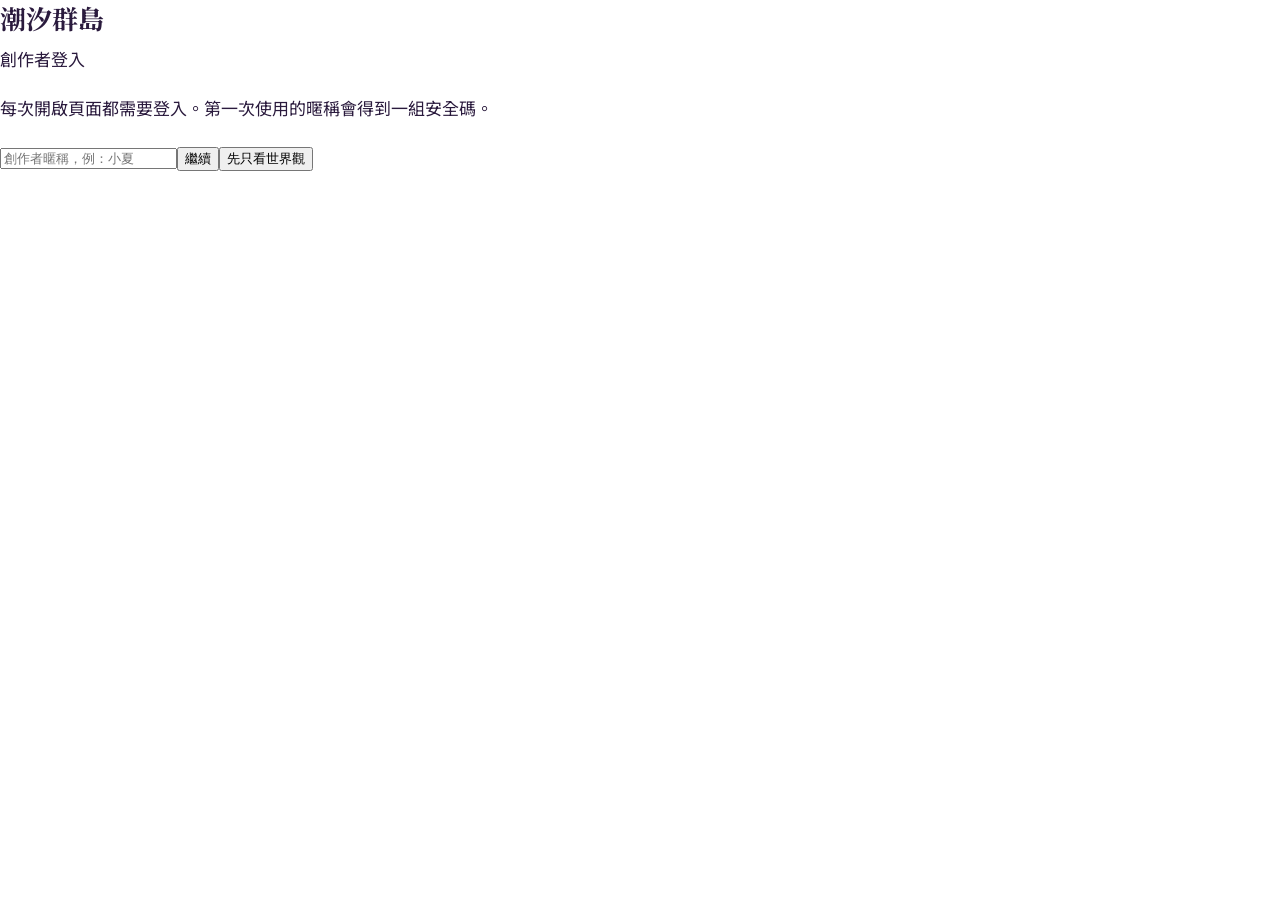
==== commit 2fbc35ef: "Update index.html" ====
--- a/index.html
+++ b/index.html
@@ -1,226 +1,19 @@
 <!DOCTYPE html>
-<link rel="stylesheet" href="style.css">
+<html lang="zh-Hant">
 <head>
 <meta charset="utf-8">
 <meta name="viewport" content="width=device-width, initial-scale=1, viewport-fit=cover">
-<title>行夢之旅｜旅途導引</title>
+<title>潮汐群島｜創作者登入</title>
+<link href="https://fonts.googleapis.com/css2?family=Noto+Serif+TC:wght@400;600;900&family=Noto+Sans+TC:wght@400;500&display=swap" rel="stylesheet">
+<link rel="stylesheet" href="style.css">
 </head>
-<body>
-<div id="tide" aria-hidden="true"></div>
-<button id="theme" type="button">切換明暗</button>
-
-<header>
-<div class="wrap">
-<h1>行夢之旅</h1>
-<div class="lead">
-<p class="big"> 沉睡者蛻變成完全清醒者的必經過程，需要戰勝位於夜世界的另一個自己，也就是夢影，並吸收其膜力後才算完成。在這之後，經過成長與歷練的清醒者會變得更加強大，也就能進入清醒化狀態。</p>
-<a class="cta" href="#sheet">直接填寫角色卡</a>
-</div>
-</div>
-</header>
-
-<nav aria-label="認識行夢之旅"><div class="wrap">
-<a href="#quick">膜核與膜力</a><a href="#history">情醒化</a><a href="#factions">人種</a><a href="#places"世界</a><a href="#roles">地區</a><a href="#newbie">祝福</a><a href="#sheet">展開行夢之旅</a>
-</div></nav>
-
-<main class="wrap">
-
-<section id="quick">
-<h2>膜核與膜力</h2>
-<div class="facts">
-<div><b>膜核。</b>從情緒中出現，是一種類似於精神力的東西，彷彿一層膜一樣包裹住了肉體與靈魂。從膜力的狀況中可以看出擁有者當前的情緒，隨著心境變化，膜力的包覆形狀與質感可能有所不同。</div>
-<div><b>膜力。</b>專屬於膜力的心臟，基本上所有人都有，但在沒有意識到膜力存在的情況下，普通人無法察覺並使用。平時以能量形式存在於精神中，必要時可以幻化出形體短暫離開體內。
-  每個人的膜核都是獨特的，且可以展現出持有者當下的膜力和精神狀態。因為膜核極其脆弱，損壞後會難以凝聚及操控膜力，但會隨時間慢慢恢復。向對方展現出自己的膜核是信任並示好的表現，在戰鬥中釋出膜核可以讓膜力使用得到提升。</div>
-</div>
-</section>
-
-<section id="history">
-<h2>清醒化</h2>
-<p class="sub">依時間順序，從過去讀到現在。</p>
-<ol class="time">
-<li><b>大陸時代</b>：人類建起高塔與長橋，用「潮能」驅動城市。</li>
-<li><b>滿潮之夜</b>：海面在一夜之間上升數百公尺，沒人確定原因。</li>
-<li><b>漂流百年</b>：倖存者在山頂與船上重建生活，形成今天的群島。</li>
-<li><b>燈塔條約</b>：各島簽約，共同維護潮汐表與航道，戰爭暫時停止。</li>
-<li><b>現在</b>：潮汐表開始出錯。有些地方該退潮時卻沒有退。</li>
-</ol>
-</section>
-
-<section id="factions">
-<h2>四大勢力</h2>
-<p class="sub">點選名稱，看看他們想要什麼。</p>
-<div class="tabs" role="tablist" id="ftabs"></div>
-<div class="card" id="fcard" role="tabpanel" aria-live="polite"></div>
-</section>
-
-<section id="places">
-<h2>主要地點</h2>
-<p class="sub">故事大多從這三座島開始。</p>
-<div class="map">
-<svg viewBox="0 0 400 200" role="img" aria-label="群島示意圖：北方燈塔島、東南鹽港、西南沉鐘灣">
-<rect width="400" height="200" fill="none"/>
-<path d="M0 60 Q50 45 100 60 T200 60 T300 60 T400 60" fill="none" stroke="var(--sea)" stroke-opacity=".35" stroke-width="2"/>
-<path d="M0 150 Q50 135 100 150 T200 150 T300 150 T400 150" fill="none" stroke="var(--sea)" stroke-opacity=".35" stroke-width="2"/>
-<ellipse cx="200" cy="40" rx="42" ry="20" fill="var(--brass)" fill-opacity=".35"/><text x="200" y="45" text-anchor="middle">燈塔島</text>
-<ellipse cx="310" cy="130" rx="50" ry="26" fill="var(--sea)" fill-opacity=".35"/><text x="310" y="135" text-anchor="middle">鹽港</text>
-<ellipse cx="90" cy="135" rx="46" ry="24" fill="var(--sea)" fill-opacity=".2" stroke="var(--sea)" stroke-dasharray="4 4"/><text x="90" y="140" text-anchor="middle">沉鐘灣</text>
-</svg>
-</div>
-<details><summary>燈塔島：議會所在地</summary><p>整座島圍著一座會發光的塔建成。這裡發布每日潮汐表，也是任務的接案處。治安好、規矩多，帶武器進城要登記。</p></details>
-<details><summary>鹽港：最熱鬧的市集</summary><p>船隻、商人、走私客都在這裡。想買裝備、找情報、認識同伴，先來這裡。夜裡的碼頭不要單獨行動。</p></details>
-<details><summary>沉鐘灣：退潮才出現的舊城</summary><p>舊世界的城區，只在大退潮時露出水面。街上還有鐘聲，但沒人知道是誰在敲。多數冒險從這裡開始。</p></details>
-</section>
-
-<section id="roles">
-<h2>你可以扮演誰</h2>
-<p class="sub">選一個最想演的，細節可以之後再補。</p>
-<details><summary>拾潮人（探索者）</summary><p>擅長潛入舊城、開鎖、辨認遺物。隊伍裡最常見的角色。</p></details>
-<details><summary>領航員</summary><p>看得懂潮汐表，也懂星象。負責讓隊伍在對的時間進、對的時間出。</p></details>
-<details><summary>機修師</summary><p>能修復舊世界的機械，也能在戰鬥中操作重型裝置。</p></details>
-<details><summary>鹽祭司</summary><p>與深潮溝通的人。能安撫海中的東西，但代價由你自己承擔。</p></details>
-<details><summary>放逐衛兵</summary><p>曾經的議會守衛，因為某件事被除名。擅長保護同伴。</p></details>
-</section>
-
-<section id="newbie">
-<h2>新手指南</h2>
-<p class="sub">不懂術語也沒關係，先看這幾個。</p>
-<details><summary>什麼是跑團？</summary><p>一群人一起說一個故事。一位主持人（GM）描述世界，其他人各自扮演一個角色，說出角色想做什麼。不確定成不成功時，就擲骰子決定。</p></details>
-<details><summary>GM 是誰？</summary><p>遊戲主持人。負責描述場景、扮演路人（NPC）、裁定結果。GM 不是對手，而是幫大家把故事說好的人。</p></details>
-<details><summary>什麼是擲骰與檢定？</summary><p>當你的角色做有風險的事（例如撬開生鏽的門），GM 會請你擲骰。點數加上你的能力，達到目標就成功。失敗通常會讓故事往有趣的方向轉，而不是卡住。</p></details>
-<details><summary>角色卡怎麼填？</summary><p>寫下名字、身分、幾項擅長的事、一個弱點和一個想達成的願望。有這五項就夠開場，其餘可以邊玩邊補。</p></details>
-<details><summary>我不會演戲怎麼辦？</summary><p>不用演。用「我的角色會……」開頭說明想做什麼就好。用第三人稱一樣完全可以。</p></details>
-
-<h3 style="margin:28px 0 10px;font-size:20px">開始前的三個約定</h3>
-<ol class="rules">
-<li><b>先說不想碰的內容。</b>開場前，大家一起列出不想出現的題材，主持人會避開。</li>
-<li><b>隨時可以喊暫停。</b>不舒服、看不懂或需要休息，說一聲就好，不必解釋原因。</li>
-<li><b>問就對了。</b>不確定規則或劇情時，直接問，沒有人會覺得你笨。</li>
-</ol>
-</section>
-
-<section id="sheet">
-<h2>角色卡（白單）</h2>
-<p class="sub">讀完世界觀後，從上往下填。每格下方有提示，內容會自動存在這個瀏覽器，不會上傳。</p>
-<div class="sheet">
-<label>角色名字<input data-f="name" placeholder="例：阿潮" autocomplete="off"><small>取一個容易記的就好。</small></label>
-<label>身分<select data-f="role" id="fRole"></select><small>對應上方「你可以扮演誰」。</small></label>
-<label>出身勢力<select data-f="fac" id="fFac"></select><small>你從哪裡來，會影響 NPC 怎麼看你。</small></label>
-<fieldset><legend>能力</legend><small id="left"></small><div id="stats"></div></fieldset>
-<label>擅長的兩件事<input data-f="skills" placeholder="例：在暗處辨方向、和老人聊天" autocomplete="off"><small>越具體越好用。</small></label>
-<label>弱點<input data-f="weak" placeholder="例：怕深水" autocomplete="off"><small>弱點讓故事有戲，GM 會很感謝你。</small></label>
-<label>願望<input data-f="wish" placeholder="例：找到失蹤的姊姊" autocomplete="off"><small>你的角色最想達成什麼？</small></label>
-<label>隨身三件物品<input data-f="items" placeholder="例：舊懷錶、鹽袋、折疊小刀" autocomplete="off"></label>
-<label>背景故事（選填）<textarea data-f="story" placeholder="寫幾句就好：你在哪裡長大？為什麼開始拾潮？"></textarea></label>
-<div class="btns"><button type="button" class="go" id="mkimg">產生角色卡圖片</button><button type="button" id="copy">複製文字版</button><button type="button" id="clear">清空重填</button></div>
-<p id="msg" role="status"></p>
-<textarea id="out" readonly hidden aria-label="角色卡文字"></textarea>
-<div id="imgbox" hidden>
-<img id="cardimg" alt="完整的角色卡圖片" style="width:100%;height:auto;border-radius:8px;display:block">
-<div class="btns" style="margin-top:12px"><button type="button" class="go" id="dl" hidden>下載圖片</button></div>
-<small>手機也可以長按圖片，選擇儲存到相簿。</small>
-</div>
-</div>
-</section>
-
-</main>
-
-<footer><div class="wrap">這是一份可替換的範例世界觀。要換成你自己的設定，只需修改文字內容。</div></footer>
-
-<script>
-var F=[
-{n:"燈塔議會",m:"維護潮汐表與航道的官方組織",g:"讓所有島保持和平與貿易暢通。",w:"對遺物實行管制，私自拾取會被處罰。",h:"潮汐表出錯的真相，他們可能早就知道。"},
-{n:"鹽行會",m:"控制貿易與港口的商人聯盟",g:"賺錢，並壟斷遺物交易。",w:"出價高，也不問來源，但翻臉很快。",h:"想要一份沒有議會審查的潮汐表。"},
-{n:"深潮教團",m:"崇拜海中意志的信徒",g:"讓大海永遠不再退去。",w:"他們相信滿潮之夜是一種恩典。",h:"你的隊伍裡，也許有人已經受洗。"},
-{n:"自由拾潮人",m:"沒有旗幟的獨立探索者",g:"活下去，順便發點財。",w:"互相分享潮位與陷阱情報。",h:"角色多半從這裡出身，你也是。"}];
-var tabs=document.getElementById("ftabs"),card=document.getElementById("fcard");
-function show(i){
-var f=F[i];
-card.innerHTML="<h3></h3><p class='meta'></p><dl><dt>他們想要</dt><dd></dd><dt>與你的關係</dt><dd></dd><dt>可能的伏筆</dt><dd></dd></dl>";
-card.querySelector("h3").textContent=f.n;
-card.querySelector(".meta").textContent=f.m;
-var d=card.querySelectorAll("dd");d[0].textContent=f.g;d[1].textContent=f.w;d[2].textContent=f.h;
-[].forEach.call(tabs.children,function(b,j){b.setAttribute("aria-selected",j===i)});
-}
-F.forEach(function(f,i){var b=document.createElement("button");b.type="button";b.setAttribute("role","tab");b.textContent=f.n;b.onclick=function(){show(i)};tabs.appendChild(b)});
-show(0);
-var tide=document.getElementById("tide");
-function upd(){var h=document.documentElement.scrollHeight-innerHeight;tide.style.height=(h>0?scrollY/h*100:0)+"%"}
-addEventListener("scroll",upd,{passive:true});upd();
-var ROLES=["拾潮人（探索者）","領航員","機修師","鹽祭司","放逐衛兵"];
-var ST=[["體魄","打架、搬重物、游泳"],["手藝","開鎖、修理、製作"],["洞察","觀察、察覺陷阱、判斷潮位"],["交際","說服、談判、打聽消息"]];
-var val={體魄:0,手藝:0,洞察:0,交際:0},KEY="tide-sheet";
-function opts(id,arr){var s=document.getElementById(id);arr.forEach(function(t){var o=document.createElement("option");o.textContent=t;s.appendChild(o)})}
-opts("fRole",ROLES);opts("fFac",F.map(function(f){return f.n}));
-var sEl=document.getElementById("stats"),lEl=document.getElementById("left");
-function pts(){return 6-ST.reduce(function(a,s){return a+val[s[0]]},0)}
-function drawStats(){
-sEl.innerHTML="";
-ST.forEach(function(s){
-var r=document.createElement("div");r.className="stat";
-var n=document.createElement("span");n.className="n";n.textContent=s[0];
-var em=document.createElement("em");em.textContent=s[1];n.appendChild(em);
-var m=document.createElement("button");m.type="button";m.textContent="−";m.setAttribute("aria-label",s[0]+" 減 1");m.disabled=val[s[0]]<=0;
-var o=document.createElement("output");o.textContent=val[s[0]];
-var p=document.createElement("button");p.type="button";p.textContent="+";p.setAttribute("aria-label",s[0]+" 加 1");p.disabled=val[s[0]]>=3||pts()<=0;
-m.onclick=function(){val[s[0]]--;drawStats();save()};
-p.onclick=function(){val[s[0]]++;drawStats();save()};
-r.appendChild(n);r.appendChild(m);r.appendChild(o);r.appendChild(p);sEl.appendChild(r);
-});
-lEl.textContent="共 6 點，每項最多 3。剩餘 "+pts()+" 點。";
-}
-var fields=document.querySelectorAll("[data-f]");
-function collect(){var d={stats:val};[].forEach.call(fields,function(e){d[e.dataset.f]=e.value});return d}
-function save(){try{localStorage.setItem(KEY,JSON.stringify(collect()))}catch(e){}}
-function load(){try{var d=JSON.parse(localStorage.getItem(KEY)||"null");if(!d)return;
-[].forEach.call(fields,function(e){if(d[e.dataset.f]!=null)e.value=d[e.dataset.f]});
-if(d.stats)ST.forEach(function(s){val[s[0]]=Math.min(3,+d.stats[s[0]]||0)});
-}catch(e){}}
-[].forEach.call(fields,function(e){e.addEventListener("input",save)});
-load();drawStats();
-var msg=document.getElementById("msg"),out=document.getElementById("out");
-document.getElementById("copy").onclick=function(){
-var d=collect(),t="【角色卡】\n名字："+(d.name||"（未填）")+"\n身分："+d.role+"\n出身勢力："+d.fac+"\n能力："+ST.map(function(s){return s[0]+" "+val[s[0]]}).join("　")+"\n擅長："+d.skills+"\n弱點："+d.weak+"\n願望："+d.wish+"\n隨身物品："+d.items+"\n背景："+d.story;
-out.value=t;out.hidden=false;
-function ok(){msg.textContent="已複製，可以貼給 GM。"}
-function no(){out.select();msg.textContent="請長按下方文字手動複製。"}
-try{navigator.clipboard.writeText(t).then(ok,no)}catch(e){no()}
-};
-document.getElementById("clear").onclick=function(){
-if(!confirm("確定要清空所有欄位嗎？"))return;
-[].forEach.call(fields,function(e){e.value=e.tagName==="SELECT"?e.options[0].value:""});
-ST.forEach(function(s){val[s[0]]=0});out.hidden=true;msg.textContent="已清空。";drawStats();save();
-};
-var SERIF='"Noto Serif TC","Songti TC","PMingLiU",serif',SANS='"Noto Sans TC","PingFang TC","Microsoft JhengHei",sans-serif';
-var GOLD="#e2b44a",lastCanvas=null,dl=null,dlBtn=document.getElementById("dl");
-function wrapT(ctx,text,maxW){var lines=[];text.split("\n").forEach(function(par){var line="";Array.from(par).forEach(function(ch){var t=line+ch;if(ctx.measureText(t).width>maxW&&line){lines.push(line);line=ch}else line=t});lines.push(line)});return lines}
-function render(ctx,d){
-var W=1080,P=84,IW=W-2*P,y=130;
-ctx.textBaseline="alphabetic";ctx.textAlign="left";
-ctx.fillStyle=GOLD;ctx.font="600 30px "+SERIF;ctx.fillText("潮汐群島　拾潮人角色卡",P,y);
-y+=120;
-var nm=d.name||"（未命名）",size=104;
-do{size-=4;ctx.font="900 "+size+"px "+SERIF}while(ctx.measureText(nm).width>IW&&size>40);
-ctx.fillStyle="#f3ebfb";ctx.fillText(nm,P,y);
-y+=64;ctx.fillStyle="#b08ae0";ctx.font="500 38px "+SANS;ctx.fillText(d.role+"　／　"+d.fac,P,y);
-y+=44;ctx.fillStyle=GOLD;ctx.fillRect(P,y,IW,3);
-y+=76;
-ST.forEach(function(s,i){
-var cx=P+(i%2)*(IW/2),cy=y+Math.floor(i/2)*92;
-ctx.fillStyle="#ece3f5";ctx.font="500 38px "+SANS;ctx.fillText(s[0],cx,cy);
-for(var k=0;k<3;k++){ctx.beginPath();ctx.arc(cx+190+k*48,cy-12,16,0,7);if(k<val[s[0]]){ctx.fillStyle=GOLD;ctx.fill()}ctx.strokeStyle=GOLD;ctx.lineWidth=3;ctx.stroke()}
-});
-y+=92+64;
-[["擅長",d.skills],["弱點",d.weak],["願望",d.wish],["隨身物品",d.items],["背景故事",d.story]].forEach(function(sec){
-ctx.font="400 32px "+SANS;
-var lines=wrapT(ctx,(sec[1]||"").trim()||"（未填）",IW-64),h=lines.length*50+98;
-ctx.fillStyle="rgba(255,255,255,.07)";ctx.fillRect(P,y,IW,h);
-ctx.fillStyle=GOLD;ctx.fillRect(P,y,6,h);
-ctx.font="600 28px "+SERIF;ctx.fillText(sec[0],P+32,y+56);
-ctx.fillStyle="#ece3f5";ctx.font="400 32px "+SANS;
-lines.forEach(function(l,i){ctx.fillText(l,P+32,y+112+i*50)});
-y+=h+24;
-});
-ctx.fillStyle="#8b78a3";ctx.font="400 24px "+SANS;ctx.fillText("潮汐群島　世界觀導覽",P,y+34);
-return y+34;
+<body data-page="login" class="login">
+<div class="gate" id="gate" role="dialog" aria-modal="true" aria-labelledby="gtt"><div class="box">
+<h2 id="gtt" style="font-size:26px">潮汐群島</h2><p class="gp" style="margin-top:0">創作者登入</p>
+<div id="st1"><p class="gp">每次開啟頁面都需要登入。第一次使用的暱稱會得到一組安全碼。</p><input id="nick" maxlength="20" placeholder="創作者暱稱，例：小夏" autocomplete="off" aria-label="創作者暱稱"><button type="button" class="go" id="next">繼續</button><button type="button" class="skip" id="skip">先只看世界觀</button></div>
+<div id="stn" hidden><p class="gp">「<b id="nn"></b>」是新暱稱。這是你的安全碼，只會顯示這一次，遺失無法找回：</p><code id="newcode"></code><button type="button" class="skip" id="cpcode" style="margin:0 0 10px">複製安全碼</button><label class="gp" style="display:block"><input type="checkbox" id="saved">我已抄下安全碼</label><div><button type="button" class="go" id="create">建立並進入</button><button type="button" class="skip" id="back1">返回</button></div></div>
+<div id="sto" hidden><p class="gp">輸入「<b id="on"></b>」的安全碼：</p><input id="codein" placeholder="XXXX-XXXX-XXXX" autocomplete="off" aria-label="安全碼"><button type="button" class="go" id="unlock">進入</button><button type="button" class="skip" id="back2">返回</button></div>
+<p class="err" id="gerr" role="alert"></p></div></div>
+<script src="main.js"></script>
 </body>
 </html>
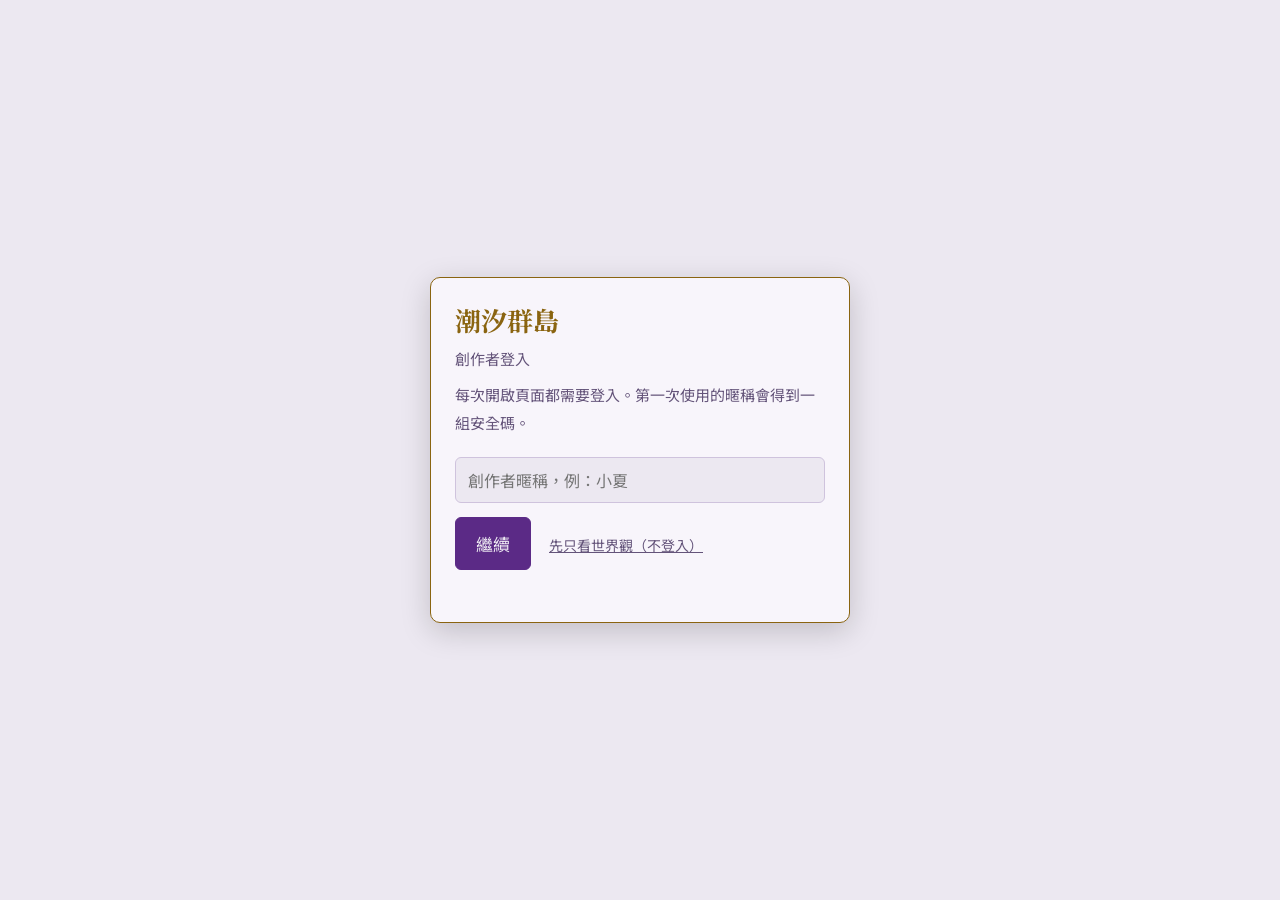
==== commit 4f2ec6ff: "Update index.html" ====
--- a/index.html
+++ b/index.html
@@ -10,7 +10,7 @@
 <body data-page="login" class="login">
 <div class="gate" id="gate" role="dialog" aria-modal="true" aria-labelledby="gtt"><div class="box">
 <h2 id="gtt" style="font-size:26px">潮汐群島</h2><p class="gp" style="margin-top:0">創作者登入</p>
-<div id="st1"><p class="gp">每次開啟頁面都需要登入。第一次使用的暱稱會得到一組安全碼。</p><input id="nick" maxlength="20" placeholder="創作者暱稱，例：小夏" autocomplete="off" aria-label="創作者暱稱"><button type="button" class="go" id="next">繼續</button><button type="button" class="skip" id="skip">先只看世界觀</button></div>
+<div id="st1"><p class="gp">每次開啟頁面都需要登入。第一次使用的暱稱會得到一組安全碼。</p><input id="nick" maxlength="20" placeholder="創作者暱稱，例：小夏" autocomplete="off" aria-label="創作者暱稱"><button type="button" class="go" id="next">繼續</button><button type="button" class="skip" id="skip">先只看世界觀（不登入）</button></div>
 <div id="stn" hidden><p class="gp">「<b id="nn"></b>」是新暱稱。這是你的安全碼，只會顯示這一次，遺失無法找回：</p><code id="newcode"></code><button type="button" class="skip" id="cpcode" style="margin:0 0 10px">複製安全碼</button><label class="gp" style="display:block"><input type="checkbox" id="saved">我已抄下安全碼</label><div><button type="button" class="go" id="create">建立並進入</button><button type="button" class="skip" id="back1">返回</button></div></div>
 <div id="sto" hidden><p class="gp">輸入「<b id="on"></b>」的安全碼：</p><input id="codein" placeholder="XXXX-XXXX-XXXX" autocomplete="off" aria-label="安全碼"><button type="button" class="go" id="unlock">進入</button><button type="button" class="skip" id="back2">返回</button></div>
 <p class="err" id="gerr" role="alert"></p></div></div>
--- a/style.css
+++ b/style.css
@@ -1,4 +1,3 @@
-<style>
 :root{--bg:#ece8f1;--panel:#f8f5fb;--ink:#2a1a3d;--mute:#64547a;--sea:#5b2a86;--brass:#8a6410;--line:#cfc3dd;
 box-sizing:border-box;padding-top:env(safe-area-inset-top,0px);padding-bottom:env(safe-area-inset-bottom,0px)}
 @media (prefers-color-scheme:dark){:root:not([data-theme="light"]){--bg:#1a1027;--panel:#26183a;--ink:#ece3f5;--mute:#b3a2c8;--sea:#b08ae0;--brass:#e2b44a;--line:#3f2c5c}}
@@ -28,17 +27,6 @@
 .facts{display:grid;gap:12px}
 .facts div{background:var(--panel);border-left:4px solid var(--sea);padding:12px 16px;border-radius:0 6px 6px 0}
 .facts b{font-family:"Noto Serif TC",serif}
-:root{--panel:#f8f5fb;--sea:#5b2a86;--ink:#2a1a3d;--line:#cfc3dd}
-
-.facts{display:grid;gap:12px}
-.facts div{
-  background:var(--panel);
-  border:1px solid var(--line);
-  border-left:4px solid var(--sea);
-  padding:14px 16px;
-  border-radius:8px;
-}
-.facts b{display:block;margin-bottom:2px}
 ol.time{list-style:none;margin:0;padding:0 0 0 18px;border-left:2px solid var(--line)}
 ol.time li{position:relative;padding:0 0 20px 18px}
 ol.time li::before{content:"";position:absolute;left:-26px;top:11px;width:12px;height:12px;border-radius:50%;background:var(--brass)}
@@ -78,5 +66,26 @@
 .btns .go{background:var(--sea);border-color:var(--sea);color:var(--bg)}
 #msg{margin:0;color:var(--sea);min-height:1.5em}
 #out{min-height:180px}
+.gcards{display:grid;grid-template-columns:repeat(auto-fill,minmax(200px,1fr));gap:10px}
+.grp h3{font-size:20px;color:var(--sea);margin:24px 0 10px}
+.gc{background:var(--panel);border:1px solid var(--line);border-top:3px solid var(--brass);border-radius:8px;padding:12px 14px}
+.gc b{font-family:"Noto Serif TC",serif;font-size:18px}
+.gc .r{color:var(--mute);font-size:14px;line-height:1.5}
+.gc .t span{display:inline-block;font-size:12px;line-height:1.7;border:1px solid var(--line);border-radius:10px;padding:0 8px;margin:6px 4px 0 0;color:var(--mute)}
+.gc .me{font-size:12px;background:var(--brass);color:var(--bg);border-radius:10px;padding:0 8px;margin-left:6px}
+.gc .rm{display:block;margin-top:8px;font:inherit;font-size:13px;background:none;border:0;color:var(--sea);cursor:pointer;padding:0;text-decoration:underline}
+.gate{position:fixed;inset:0;z-index:20;background:rgba(20,10,35,.9);display:flex;align-items:center;justify-content:center;padding:20px}
+.gate[hidden]{display:none}
+.gate .box{background:var(--panel);border:1px solid var(--brass);border-radius:10px;padding:24px;max-width:420px;width:100%}
+.gate input{width:100%;padding:10px 12px;font:16px "Noto Sans TC",sans-serif;margin:12px 0 14px;border:1px solid var(--line);border-radius:6px;background:var(--bg);color:var(--ink)}
+.gate .go{padding:10px 20px;border-radius:6px;border:1px solid var(--sea);background:var(--sea);color:var(--bg);font:inherit;cursor:pointer}
+.gate .skip{background:none;border:0;color:var(--mute);text-decoration:underline;cursor:pointer;font:inherit;font-size:14px;margin-left:12px}
+.sheet .chk input{display:inline-block;width:auto;margin:0 8px 0 0}
+#whoami{align-self:center;font-weight:500}
+.gp{margin:8px 0;color:var(--mute);font-size:15px}
+.gate code{display:block;font:600 22px/1.4 monospace;letter-spacing:.1em;padding:12px;margin:10px 0;border:1px dashed var(--brass);border-radius:6px;color:var(--brass);text-align:center;user-select:all}
+.gate input[type=checkbox]{width:auto;display:inline;margin:0 8px 0 0}
+.err{color:#d9534f;min-height:1.4em;font-size:14px;margin:8px 0 0}
 @media (prefers-reduced-motion:reduce){html{scroll-behavior:auto}#tide{transition:none}}
-</style>
+.login .gate{background:var(--bg)}
+.login .gate .box{box-shadow:0 8px 30px rgba(0,0,0,.18)}
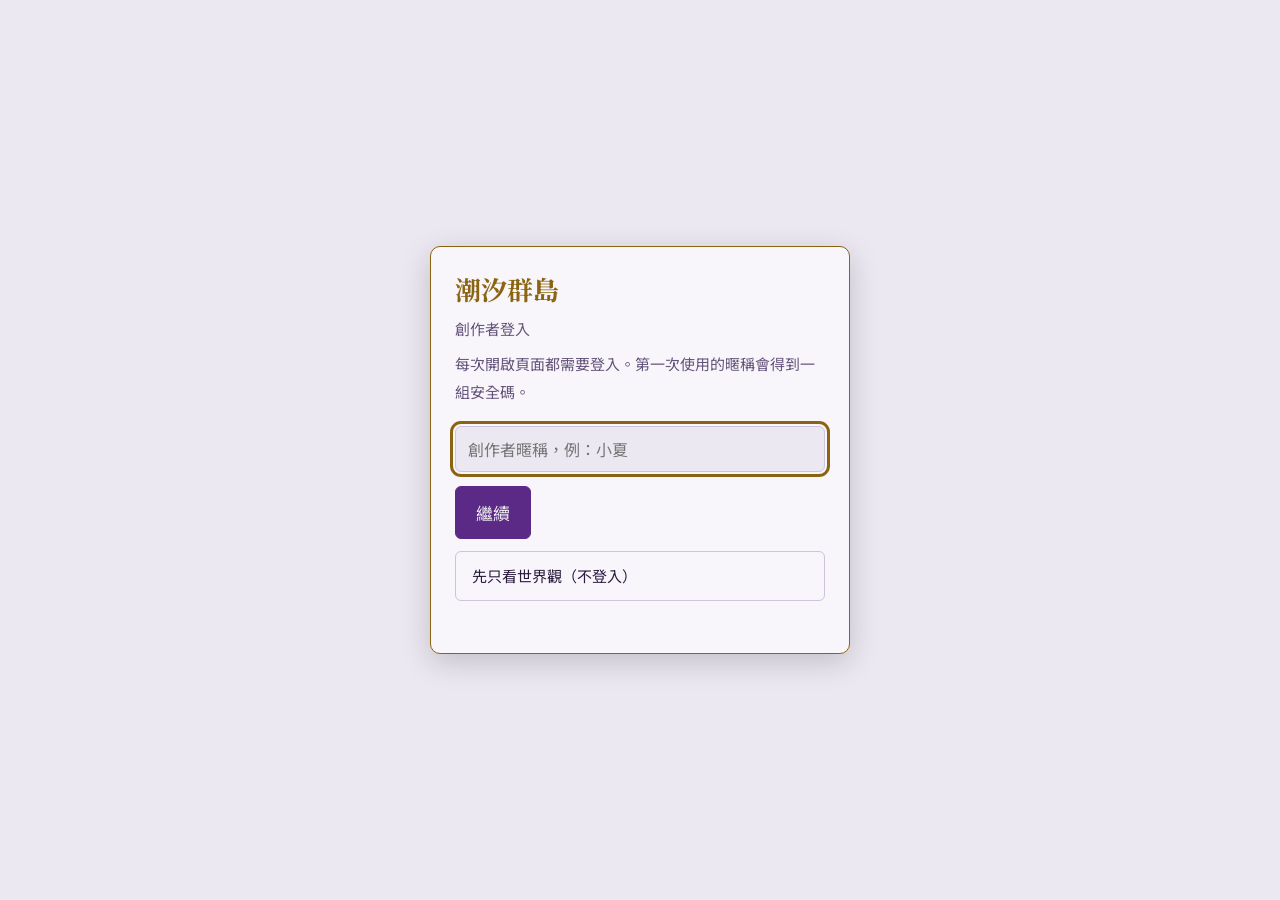
==== commit 872e0b86: "Update index.html" ====
--- a/index.html
+++ b/index.html
@@ -10,10 +10,10 @@
 <body data-page="login" class="login">
 <div class="gate" id="gate" role="dialog" aria-modal="true" aria-labelledby="gtt"><div class="box">
 <h2 id="gtt" style="font-size:26px">潮汐群島</h2><p class="gp" style="margin-top:0">創作者登入</p>
-<div id="st1"><p class="gp">每次開啟頁面都需要登入。第一次使用的暱稱會得到一組安全碼。</p><input id="nick" maxlength="20" placeholder="創作者暱稱，例：小夏" autocomplete="off" aria-label="創作者暱稱"><button type="button" class="go" id="next">繼續</button><button type="button" class="skip" id="skip">先只看世界觀（不登入）</button></div>
+<div id="st1"><p class="gp">每次開啟頁面都需要登入。第一次使用的暱稱會得到一組安全碼。</p><input id="nick" maxlength="20" placeholder="創作者暱稱，例：小夏" autocomplete="off" aria-label="創作者暱稱"><button type="button" class="go" id="next">繼續</button><a class="skip" id="skip" href="main.html">先只看世界觀（不登入）</a></div>
 <div id="stn" hidden><p class="gp">「<b id="nn"></b>」是新暱稱。這是你的安全碼，只會顯示這一次，遺失無法找回：</p><code id="newcode"></code><button type="button" class="skip" id="cpcode" style="margin:0 0 10px">複製安全碼</button><label class="gp" style="display:block"><input type="checkbox" id="saved">我已抄下安全碼</label><div><button type="button" class="go" id="create">建立並進入</button><button type="button" class="skip" id="back1">返回</button></div></div>
 <div id="sto" hidden><p class="gp">輸入「<b id="on"></b>」的安全碼：</p><input id="codein" placeholder="XXXX-XXXX-XXXX" autocomplete="off" aria-label="安全碼"><button type="button" class="go" id="unlock">進入</button><button type="button" class="skip" id="back2">返回</button></div>
 <p class="err" id="gerr" role="alert"></p></div></div>
-<script src="main.js"></script>
+<script src="main.js" onerror="document.getElementById('gerr').textContent='找不到 main.js：請確認它和 index.html 在同一個資料夾，檔名全小寫。'"></script>
 </body>
 </html>
--- a/style.css
+++ b/style.css
@@ -89,3 +89,5 @@
 @media (prefers-reduced-motion:reduce){html{scroll-behavior:auto}#tide{transition:none}}
 .login .gate{background:var(--bg)}
 .login .gate .box{box-shadow:0 8px 30px rgba(0,0,0,.18)}
+
+.login .gate #skip{display:block;width:100%;margin:12px 0 0;padding:10px 16px;font-size:15px;color:var(--ink);background:transparent;border:1px solid var(--line);border-radius:6px;text-decoration:none}
